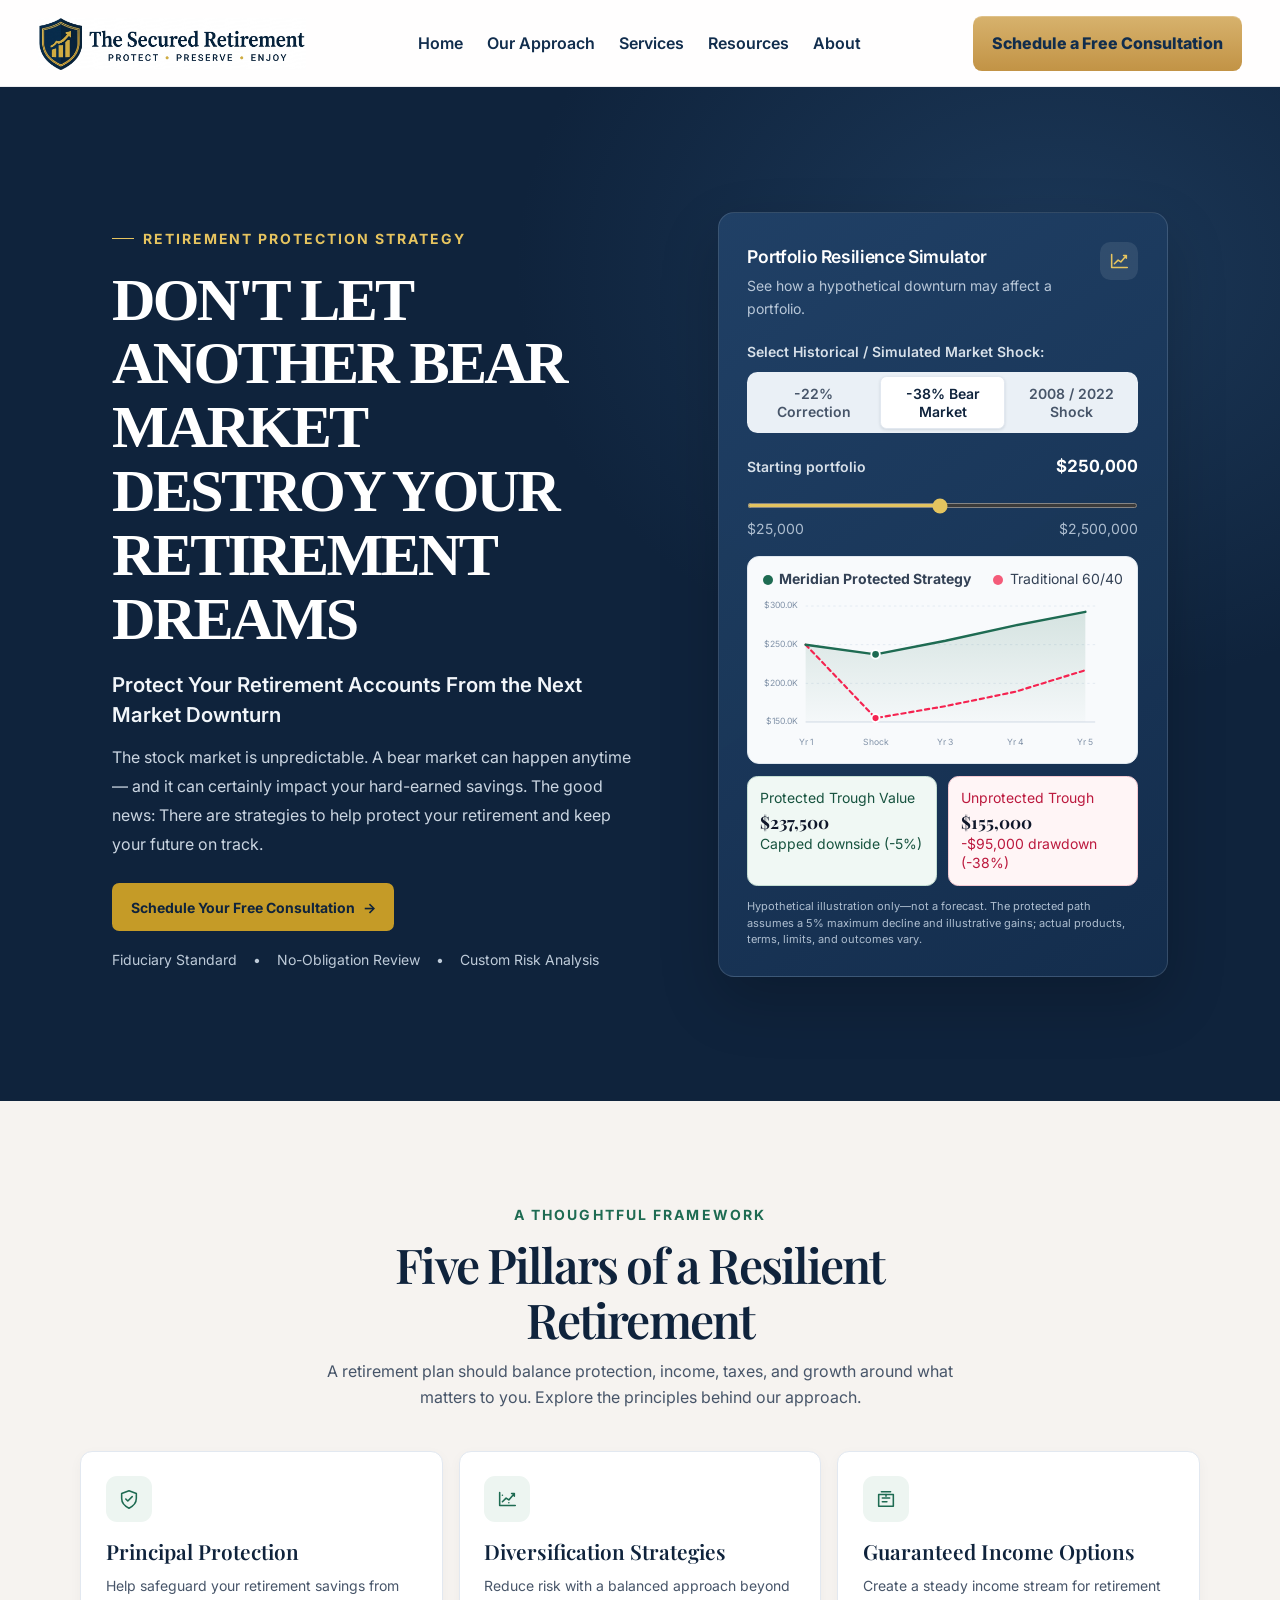
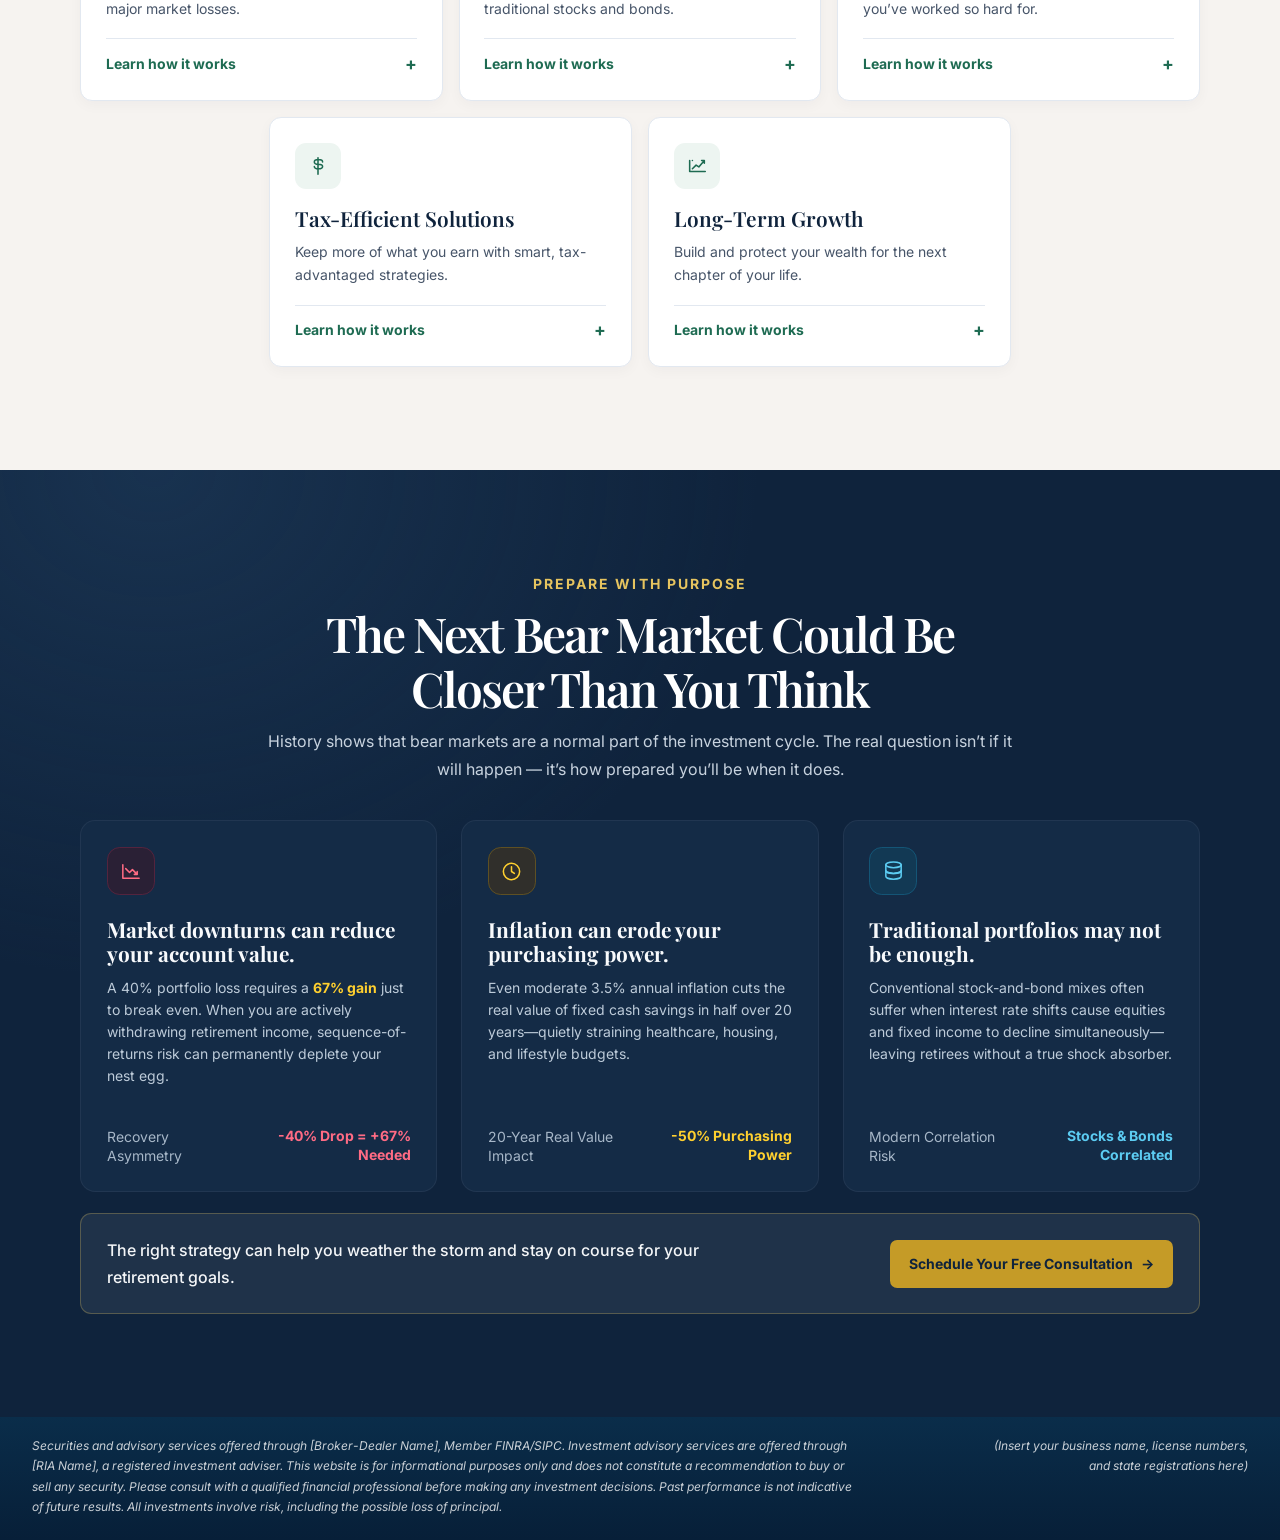
==== our-approach.html @ 11f115ee "our approach" ====
<!DOCTYPE html>
<html lang="en">
  <head>
    <meta charset="UTF-8" />
    <meta name="viewport" content="width=device-width, initial-scale=1.0" />
    <meta
      name="description"
      content="Explore a thoughtful retirement protection approach, from principal protection and income planning to tax efficiency and long-term growth."
    />
    <meta name="theme-color" content="#0F233C" />
    <title>Our Approach | Meridian Retirement Partners</title>
    <link rel="preconnect" href="https://fonts.googleapis.com" />
    <link rel="preconnect" href="https://fonts.gstatic.com" crossorigin />
    <link
      href="https://fonts.googleapis.com/css2?family=Inter:wght@400;500;600;700&family=Playfair+Display:wght@600;700&display=swap"
      rel="stylesheet"
    />
    <link rel="stylesheet" href="styles.css" />
    <style>
      :root {
        color-scheme: light;
        --navy: #0f233c;
        --slate-navy: #1b365d;
        --canvas: #f8fafc;
        --white: #ffffff;
        --green: #1e6b52;
        --gold: #c59b27;
        --gold-hover: #b0881e;
        --ink: #0f172a;
        --body: #475569;
        --muted: #94a3b8;
        --border: #e2e8f0;
        --serif: "Playfair Display", Georgia, serif;
        --sans: "Inter", Arial, sans-serif;
        --shadow: 0 18px 44px rgba(15, 35, 60, 0.1);
      }

      *,
      *::before,
      *::after {
        box-sizing: border-box;
      }

      html {
        scroll-behavior: smooth;
        scroll-padding-top: 6rem;
      }

      body {
        margin: 0;
        background: var(--bg);
        color: var(--ink);
        font-family: var(--sans);
        font-size: 18px;
        line-height: 1.65;
        -webkit-font-smoothing: antialiased;
      }

      body:has(dialog[open]) {
        overflow: hidden;
      }

      .topbar {
        --navy: #112d4d;
        --gold: #c99749;
      }

      a {
        color: inherit;
        text-decoration: none;
      }

      button,
      input,
      select {
        font: inherit;
      }

      button,
      a,
      summary {
        -webkit-tap-highlight-color: transparent;
      }

      button:focus-visible,
      a:focus-visible,
      input:focus-visible,
      select:focus-visible,
      summary:focus-visible {
        outline: 3px solid #e8c65c;
        outline-offset: 3px;
      }

      .skip-link {
        position: fixed;
        z-index: 20;
        top: 0.75rem;
        left: 0.75rem;
        padding: 0.65rem 1rem;
        transform: translateY(-160%);
        border-radius: 0.4rem;
        background: var(--white);
        color: var(--navy);
      }

      .skip-link:focus {
        transform: translateY(0);
      }

      .site-header {
        position: sticky;
        z-index: 10;
        top: 0;
        display: flex;
        min-height: 78px;
        align-items: center;
        justify-content: space-between;
        gap: 1.5rem;
        padding: 0.75rem clamp(1.25rem, 5vw, 4.5rem);
        border-bottom: 1px solid rgba(226, 232, 240, 0.85);
        background: rgba(255, 255, 255, 0.9);
        backdrop-filter: blur(16px);
        -webkit-backdrop-filter: blur(16px);
      }

      .brand-mark {
        display: grid;
        width: 40px;
        height: 40px;
        flex: 0 0 auto;
        place-items: center;
        border-radius: 12px;
        background: var(--navy);
        color: #e6bd4b;
      }

      .brand-mark svg {
        width: 25px;
        height: 25px;
        fill: none;
        stroke: currentColor;
        stroke-linecap: round;
        stroke-linejoin: round;
        stroke-width: 1.7;
      }

      .header-cta,
      .button {
        display: inline-flex;
        min-height: 48px;
        align-items: center;
        justify-content: center;
        gap: 0.5rem;
        padding: 0.75rem 1.1rem;
        border: 1px solid transparent;
        border-radius: 0.45rem;
        background: var(--gold);
        color: var(--navy);
        cursor: pointer;
        font-size: 0.875rem;
        font-weight: 700;
        line-height: 1.25;
        text-align: center;
        transition: background 160ms ease, transform 160ms ease, box-shadow 160ms ease;
      }

      .header-cta {
        min-height: 44px;
        padding: 0.65rem 0.9rem;
        font-size: 0.875rem;
      }

      .header-cta:hover,
      .button:hover {
        transform: translateY(-1px);
        background: var(--gold-hover);
        box-shadow: 0 8px 18px rgba(15, 35, 60, 0.16);
      }

      .hero {
        overflow: hidden;
        background:
          radial-gradient(ellipse at 82% 18%, rgba(40, 76, 115, 0.52), transparent 36%),
          var(--navy);
        color: var(--white);
      }

      .hero-inner {
        display: grid;
        width: min(1200px, 100%);
        min-height: 630px;
        grid-template-columns: minmax(0, 1.08fr) minmax(360px, 0.92fr);
        align-items: center;
        gap: clamp(2.5rem, 6vw, 5.5rem);
        margin: 0 auto;
        padding: clamp(3.5rem, 7vw, 6rem) clamp(1.5rem, 5vw, 4rem);
      }

      .hero-copy {
        max-width: 610px;
      }

      .eyebrow {
        display: inline-flex;
        align-items: center;
        gap: 0.55rem;
        margin: 0 0 1.2rem;
        color: #e6c45f;
        font-size: 0.875rem;
        font-weight: 700;
        letter-spacing: 0.14em;
        line-height: 1.4;
      }

      .eyebrow::before {
        width: 22px;
        height: 1px;
        background: currentColor;
        content: "";
      }

      h1,
      h2,
      h3,
      p {
        margin-top: 0;
      }

      h1,
      h2 {
        font-family: var(--serif);
        font-weight: 600;
      }

      .hero h1 {
        max-width: 670px;
        margin-bottom: 1.25rem;
        font-size: clamp(2.45rem, 4.7vw, 4.3rem);
        letter-spacing: -0.045em;
        line-height: 1.06;
      }

      .hero-subtitle {
        margin-bottom: 0.85rem;
        color: #f2f6fa;
        font-size: clamp(1.05rem, 1.7vw, 1.28rem);
        font-weight: 600;
        line-height: 1.45;
      }

      .hero-description {
        max-width: 570px;
        margin-bottom: 1.55rem;
        color: #cad5e1;
        font-size: 1rem;
        line-height: 1.8;
      }

      .trust-strip {
        display: flex;
        flex-wrap: wrap;
        gap: 0.5rem 1rem;
        margin: 1.1rem 0 0;
        color: #becbd9;
        font-size: 0.875rem;
        line-height: 1.6;
      }

      .simulator {
        padding: clamp(1.25rem, 3vw, 1.8rem);
        border: 1px solid rgba(255, 255, 255, 0.13);
        border-radius: 1rem;
        background: linear-gradient(145deg, rgba(33, 65, 103, 0.97), rgba(20, 46, 77, 0.98));
        box-shadow: 0 24px 60px rgba(0, 0, 0, 0.2);
      }

      .simulator-heading {
        display: flex;
        align-items: flex-start;
        justify-content: space-between;
        gap: 1rem;
        margin-bottom: 1.25rem;
      }

      .simulator-heading h2 {
        margin: 0;
        font-family: var(--sans);
        font-size: 1.1rem;
        font-weight: 600;
        letter-spacing: -0.02em;
      }

      .simulator-heading p {
        margin: 0.2rem 0 0;
        color: #b8c7d8;
        font-size: 0.875rem;
      }

      .simulator-icon {
        display: grid;
        width: 38px;
        height: 38px;
        flex: 0 0 auto;
        place-items: center;
        border-radius: 0.65rem;
        background: rgba(255, 255, 255, 0.09);
        color: #e6c45f;
      }

      .simulator-icon svg,
      .scenario-icon svg,
      .pillar-icon svg {
        width: 22px;
        height: 22px;
        fill: none;
        stroke: currentColor;
        stroke-linecap: round;
        stroke-linejoin: round;
        stroke-width: 1.7;
      }

      .scenario-label,
      .slider-label {
        display: block;
        margin-bottom: 0.55rem;
        color: #d7e0e9;
        font-size: 0.875rem;
        font-weight: 600;
      }

      .scenario-list {
        display: grid;
        grid-template-columns: repeat(3, 1fr);
        gap: 0.25rem;
        margin-bottom: 1.25rem;
        padding: 0.25rem;
        border-radius: 0.65rem;
        background: #eaf0f6;
      }

      .scenario-button {
        min-height: 42px;
        padding: 0.5rem 0.35rem;
        border: 1px solid transparent;
        border-radius: 0.4rem;
        background: transparent;
        color: #475569;
        cursor: pointer;
        font-size: 0.875rem;
        font-weight: 600;
        line-height: 1.25;
        transition: border-color 160ms ease, background 160ms ease, color 160ms ease;
      }

      .scenario-button:hover,
      .scenario-button[aria-pressed="true"] {
        border-color: #e2e8f0;
        background: #fff;
        color: var(--navy);
      }

      .scenario-button[aria-pressed="true"] {
        box-shadow: 0 1px 3px rgba(15, 35, 60, 0.12);
      }

      .slider-row {
        display: flex;
        align-items: baseline;
        justify-content: space-between;
        gap: 1rem;
      }

      .portfolio-value {
        color: #fff;
        font-size: 1.05rem;
        font-weight: 700;
        font-variant-numeric: tabular-nums;
      }

      input[type="range"] {
        width: 100%;
        height: 5px;
        margin: 0.3rem 0 0.45rem;
        accent-color: #e4c45f;
        cursor: pointer;
      }

      .range-ends {
        display: flex;
        justify-content: space-between;
        color: #aebed0;
        font-size: 0.875rem;
      }

      .chart-panel {
        margin-top: 1rem;
        padding: 0.85rem 0.65rem 0.55rem;
        border: 1px solid #dfe7ef;
        border-radius: 0.75rem;
        background: #f8fafc;
        color: var(--ink);
      }

      .chart-legend {
        display: flex;
        align-items: center;
        justify-content: space-between;
        gap: 0.75rem;
        padding: 0 0.25rem;
      }

      .legend-item {
        display: inline-flex;
        align-items: center;
        gap: 0.4rem;
        color: #334155;
        font-size: 0.875rem;
        line-height: 1.3;
        white-space: nowrap;
      }

      .legend-item:first-child {
        font-weight: 700;
      }

      .legend-swatch {
        width: 10px;
        height: 10px;
        flex: 0 0 auto;
        border-radius: 50%;
        background: #1e6b52;
      }

      .legend-swatch.traditional {
        background: #f45b79;
      }

      .performance-chart {
        display: block;
        width: 100%;
        height: auto;
        overflow: visible;
        margin-top: 0.4rem;
      }

      .chart-gridline {
        stroke: #d7e1eb;
        stroke-dasharray: 4 5;
        stroke-width: 1;
      }

      .chart-gridline.baseline {
        stroke: #b7c5d4;
        stroke-dasharray: none;
      }

      .chart-axis-label,
      .chart-year-label {
        fill: #8192a8;
        font-family: var(--sans);
        font-size: 14px;
      }

      .chart-year-label {
        font-size: 14px;
      }

      .protected-area {
        fill: url(#protected-gradient);
      }

      .protected-line {
        fill: none;
        stroke: #1e6b52;
        stroke-linecap: round;
        stroke-linejoin: round;
        stroke-width: 4;
      }

      .traditional-line {
        fill: none;
        stroke: #f52350;
        stroke-dasharray: 7 6;
        stroke-linecap: round;
        stroke-linejoin: round;
        stroke-width: 3.5;
      }

      .protected-point {
        fill: #1e6b52;
        stroke: #fff;
        stroke-width: 3;
      }

      .traditional-point {
        fill: #f52350;
        stroke: #fff;
        stroke-width: 3;
      }

      .trough-summary {
        display: grid;
        grid-template-columns: repeat(2, minmax(0, 1fr));
        gap: 0.7rem;
        margin-top: 0.75rem;
      }

      .trough-card {
        min-width: 0;
        padding: 0.75rem;
        border: 1px solid #c5ded3;
        border-radius: 0.65rem;
        background: #f0f8f4;
      }

      .trough-card.traditional {
        border-color: #f4c9d1;
        background: #fff5f6;
      }

      .trough-label {
        display: block;
        margin-bottom: 0.2rem;
        color: #17533f;
        font-size: 0.875rem;
        line-height: 1.35;
      }

      .trough-card.traditional .trough-label,
      .trough-card.traditional .trough-detail {
        color: #bc193e;
      }

      .trough-value {
        display: block;
        color: var(--ink);
        font-family: var(--serif);
        font-size: 1.08rem;
        font-weight: 700;
        line-height: 1.3;
        font-variant-numeric: tabular-nums;
      }

      .trough-detail {
        display: block;
        color: #17533f;
        font-size: 0.875rem;
        line-height: 1.4;
      }

      .simulator-note {
        margin: 0.75rem 0 0;
        color: #aebed0;
        font-size: 11px;
        line-height: 1.5;
      }

      .section {
        padding: clamp(4rem, 8vw, 6.8rem) clamp(1.5rem, 5vw, 4rem);
      }

      .section-inner {
        width: min(1120px, 100%);
        margin: 0 auto;
      }

      .section-heading {
        max-width: 680px;
        margin: 0 auto 2.5rem;
        text-align: center;
      }

      .section-kicker {
        margin-bottom: 0.7rem;
        color: var(--green);
        font-size: 0.875rem;
        font-weight: 700;
        letter-spacing: 0.15em;
      }

      .section-heading h2,
      .market-heading h2 {
        margin-bottom: 0.7rem;
        color: var(--navy);
        font-size: clamp(2rem, 4vw, 3rem);
        letter-spacing: -0.04em;
        line-height: 1.14;
      }

      .section-heading > p:last-child {
        margin-bottom: 0;
        color: var(--body);
        font-size: 1rem;
      }

      .pillar-grid {
        display: grid;
        grid-template-columns: repeat(6, minmax(0, 1fr));
        gap: 1rem;
      }

      .pillar-card {
        grid-column: span 2;
        padding: 1.55rem;
        border: 1px solid var(--border);
        border-radius: 0.75rem;
        background: var(--white);
        box-shadow: 0 4px 14px rgba(15, 35, 60, 0.035);
        transition: transform 180ms ease, box-shadow 180ms ease, border-color 180ms ease;
      }

      .pillar-card:nth-child(4) {
        grid-column: 2 / span 2;
      }

      .pillar-card:hover {
        transform: translateY(-4px);
        border-color: #cad6e3;
        box-shadow: var(--shadow);
      }

      .pillar-icon {
        display: grid;
        width: 46px;
        height: 46px;
        margin-bottom: 1rem;
        place-items: center;
        border-radius: 0.7rem;
        background: #edf5f1;
        color: var(--green);
      }

      .pillar-card h3 {
        margin-bottom: 0.55rem;
        color: var(--navy);
        font-family: var(--serif);
        font-size: 1.3rem;
        font-weight: 600;
        line-height: 1.28;
      }

      .pillar-card > p {
        min-height: 3.4em;
        margin-bottom: 1.05rem;
        color: var(--body);
        font-size: 0.875rem;
        line-height: 1.65;
      }

      .pillar-card details {
        padding-top: 0.8rem;
        border-top: 1px solid var(--border);
      }

      .pillar-card summary {
        display: flex;
        align-items: center;
        justify-content: space-between;
        gap: 0.75rem;
        color: var(--green);
        cursor: pointer;
        font-size: 0.875rem;
        font-weight: 700;
        list-style: none;
      }

      .pillar-card summary::-webkit-details-marker {
        display: none;
      }

      .pillar-card summary::after {
        color: var(--green);
        content: "+";
        font-size: 1.1rem;
        line-height: 1;
        transition: transform 160ms ease;
      }

      .pillar-card details[open] summary::after {
        transform: rotate(45deg);
      }

      .pillar-card details p {
        margin: 0.7rem 0 0;
        color: var(--body);
        font-size: 0.875rem;
        line-height: 1.65;
      }

      .market-section {
        display: block;
        background:
          radial-gradient(ellipse at 12% 0%, rgba(38, 72, 108, 0.4), transparent 38%),
          var(--navy);
        color: var(--white);
      }

      .market-heading {
        max-width: 760px;
        margin: 0 auto 2.35rem;
        text-align: center;
      }

      .market-heading .section-kicker {
        color: #e6c45f;
      }

      .market-heading h2 {
        color: var(--white);
      }

      .market-heading > p:last-child {
        margin: 0;
        color: #c8d3df;
        font-size: 1rem;
        line-height: 1.75;
      }

      .reality-grid {
        display: grid;
        grid-template-columns: repeat(3, 1fr);
        gap: 1.5rem;
      }

      .reality-card {
        --reality-accent: #ff6b84;
        --reality-icon-bg: #2a2035;
        --reality-icon-border: #54243e;
        display: flex;
        min-height: 350px;
        flex-direction: column;
        padding: 1.6rem;
        border: 1px solid rgba(226, 232, 240, 0.06);
        border-radius: 0.95rem;
        background: #142b46;
      }

      .reality-inflation {
        --reality-accent: #ffd02f;
        --reality-icon-bg: #302f2b;
        --reality-icon-border: #5e5023;
      }

      .reality-correlation {
        --reality-accent: #5cccf2;
        --reality-icon-bg: #123954;
        --reality-icon-border: #145576;
      }

      .reality-icon {
        display: grid;
        width: 48px;
        height: 48px;
        flex: 0 0 auto;
        margin-bottom: 1.35rem;
        place-items: center;
        border: 1px solid var(--reality-icon-border);
        border-radius: 0.8rem;
        background: var(--reality-icon-bg);
        color: var(--reality-accent);
      }

      .reality-icon svg {
        width: 23px;
        height: 23px;
        fill: none;
        stroke: currentColor;
        stroke-linecap: round;
        stroke-linejoin: round;
        stroke-width: 1.6;
      }

      .reality-card h3 {
        margin-bottom: 0.75rem;
        color: #f8fafc;
        font-family: var(--serif);
        font-size: 1.3rem;
        font-weight: 700;
        line-height: 1.16;
      }

      .reality-card p {
        flex: 1;
        margin: 0;
        color: #bdcbd9;
        font-size: 0.875rem;
        line-height: 1.58;
      }

      .reality-downturn p strong {
        color: #ffd02f;
      }

      .reality-stat {
        display: flex;
        align-items: flex-start;
        justify-content: space-between;
        gap: 0.65rem;
        margin-top: 1.45rem;
        padding-top: 1rem;
      }

      .reality-stat span {
        color: #a7b7c8;
        font-size: 0.875rem;
        line-height: 1.4;
      }

      .reality-stat strong {
        color: var(--reality-accent);
        font-size: 0.875rem;
        font-weight: 700;
        line-height: 1.35;
        text-align: right;
      }

      .closing-callout {
        display: flex;
        align-items: center;
        justify-content: space-between;
        gap: 2rem;
        margin-top: 1.3rem;
        padding: 1.45rem 1.65rem;
        border: 1px solid rgba(230, 196, 95, 0.28);
        border-radius: 0.7rem;
        background: rgba(255, 255, 255, 0.07);
      }

      .closing-callout p {
        max-width: 640px;
        margin: 0;
        color: #f4f6f8;
        font-size: 1rem;
        font-weight: 500;
      }

      dialog {
        width: min(480px, calc(100% - 2rem));
        max-width: none;
        max-height: min(90vh, 760px);
        padding: 0;
        overflow: auto;
        border: 1px solid var(--border);
        border-radius: 0.9rem;
        background: var(--white);
        color: var(--ink);
        box-shadow: 0 25px 90px rgba(2, 12, 27, 0.35);
      }

      dialog::backdrop {
        background: rgba(6, 20, 36, 0.72);
        backdrop-filter: blur(4px);
      }

      .modal-content {
        padding: 1.8rem;
      }

      .modal-topline {
        display: flex;
        align-items: flex-start;
        justify-content: space-between;
        gap: 1rem;
        margin-bottom: 1.35rem;
      }

      .modal-topline .section-kicker {
        margin-bottom: 0.35rem;
      }

      .modal-topline h2 {
        margin: 0;
        color: var(--navy);
        font-family: var(--serif);
        font-size: 1.7rem;
        line-height: 1.2;
      }

      .modal-close {
        display: grid;
        width: 38px;
        height: 38px;
        flex: 0 0 auto;
        place-items: center;
        border: 1px solid var(--border);
        border-radius: 50%;
        background: var(--white);
        color: var(--body);
        cursor: pointer;
        font-size: 1.25rem;
        line-height: 1;
      }

      .modal-intro {
        margin-bottom: 1.15rem;
        color: var(--body);
        font-size: 0.875rem;
      }

      .form-fields {
        display: grid;
        gap: 0.85rem;
      }

      .form-fields label {
        display: grid;
        gap: 0.32rem;
        color: #26374b;
        font-size: 0.875rem;
        font-weight: 600;
      }

      .form-fields input,
      .form-fields select {
        width: 100%;
        min-height: 44px;
        padding: 0.65rem 0.75rem;
        border: 1px solid #cbd5e1;
        border-radius: 0.4rem;
        background: #fff;
        color: var(--ink);
        font-size: 0.875rem;
      }

      .form-note {
        margin: 0.85rem 0 0;
        color: var(--muted);
        font-size: 0.875rem;
        line-height: 1.5;
      }

      .form-submit {
        width: 100%;
        margin-top: 1.1rem;
      }

      .confirmation {
        padding: 1rem 0 0.5rem;
        text-align: center;
      }

      .confirmation-mark {
        display: grid;
        width: 56px;
        height: 56px;
        margin: 0 auto 1rem;
        place-items: center;
        border-radius: 50%;
        background: #e8f5ee;
        color: var(--green);
        font-size: 1.6rem;
        font-weight: 700;
      }

      .confirmation h3 {
        margin-bottom: 0.5rem;
        color: var(--navy);
        font-family: var(--serif);
        font-size: 1.5rem;
      }

      .confirmation p {
        margin-bottom: 1.2rem;
        color: var(--body);
        font-size: 0.875rem;
      }

      [hidden] {
        display: none !important;
      }

      @media (max-width: 1020px) {
        .site-header {
          gap: 1rem;
          padding-right: 1.5rem;
          padding-left: 1.5rem;
        }

        .hero-inner {
          grid-template-columns: minmax(0, 1fr) minmax(340px, 0.95fr);
          gap: 2.25rem;
        }
      }

      @media (max-width: 800px) {
        .site-header {
          min-height: 70px;
          flex-wrap: wrap;
          justify-content: space-between;
          padding: 0.7rem 1.25rem;
        }

        .header-cta {
          order: 1;
          margin-left: auto;
        }

        .hero-inner {
          min-height: 0;
          grid-template-columns: 1fr;
          gap: 2.5rem;
          padding-top: 4rem;
          padding-bottom: 4rem;
        }

        .hero-copy {
          max-width: 680px;
        }

        .simulator {
          width: min(600px, 100%);
          justify-self: center;
        }

        .pillar-grid {
          grid-template-columns: repeat(2, minmax(0, 1fr));
        }

        .pillar-card,
        .pillar-card:nth-child(4) {
          grid-column: auto;
        }

        .pillar-card:last-child {
          grid-column: 1 / -1;
        }

        .reality-grid {
          grid-template-columns: 1fr;
        }

        .reality-card {
          min-height: 0;
        }

        .footer-inner {
          flex-direction: column;
          gap: 1rem;
        }
      }

      @media (max-width: 540px) {
        .site-header {
          gap: 0.55rem;
          padding-right: 0.9rem;
          padding-left: 0.9rem;
        }

        .brand-mark {
          width: 35px;
          height: 35px;
          border-radius: 10px;
        }

        .header-cta {
          min-height: 40px;
          max-width: 136px;
          padding: 0.48rem 0.55rem;
          font-size: 0.875rem;
        }

        .hero-inner {
          padding: 3rem 1.2rem;
        }

        .hero h1 {
          font-size: clamp(2.25rem, 11vw, 3rem);
        }

        .hero-description {
          font-size: 1rem;
        }

        .trust-strip {
          gap: 0.35rem 0.7rem;
          font-size: 0.875rem;
        }

        .simulator {
          padding: 1.15rem;
        }

        .scenario-button {
          min-height: 46px;
          font-size: 0.875rem;
        }

        .trough-summary {
          grid-template-columns: 1fr;
        }

        .section {
          padding: 3.6rem 1.15rem;
        }

        .pillar-grid {
          grid-template-columns: 1fr;
        }

        .pillar-card:last-child {
          grid-column: auto;
        }

        .pillar-card > p {
          min-height: 0;
        }

        .closing-callout {
          align-items: stretch;
          flex-direction: column;
          gap: 1rem;
          padding: 1.2rem;
        }

        .closing-callout .button {
          width: 100%;
        }

        .footer-inner {
          gap: 0.8rem;
        }

        .copyright {
          white-space: normal;
        }

        .modal-content {
          padding: 1.4rem;
        }
      }

      @media (prefers-reduced-motion: reduce) {
        *,
        *::before,
        *::after {
          scroll-behavior: auto !important;
          transition-duration: 0.01ms !important;
        }
      }
    </style>
  </head>
  <body>
  <div class="page-shell">
    <a class="skip-link" href="#main-content">Skip to main content</a>
    <header class="topbar">
      <a class="brand" href="index.html" aria-label="The Secured Retirement home">
        <img
          src="assets/The_Secured_Retirement.png"
          alt="The Secured Retirement"
          class="brand-logo"
        />
      </a>

      <button
        class="menu-toggle"
        type="button"
        aria-expanded="false"
        aria-controls="main-nav"
        aria-label="Open navigation menu"
      >
        <span aria-hidden="true"></span>
        <span aria-hidden="true"></span>
        <span aria-hidden="true"></span>
      </button>

      <nav class="main-nav" id="main-nav" aria-label="Main navigation">
        <a href="index.html#home">Home</a>
        <a href="our-approach.html" aria-current="page">Our Approach</a>
        <a href="index.html#services">Services</a>
        <a href="about.html">Resources</a>
        <a href="about.html">About</a>
      </nav>

      <a class="btn btn-primary btn-small" href="#consultation-dialog" data-open-consultation>
        Schedule a Free Consultation
      </a>
    </header>

    <main id="main-content">
      <section class="hero" id="home" aria-labelledby="hero-title">
        <div class="hero-inner">
          <div class="hero-copy">
            <p class="eyebrow">RETIREMENT PROTECTION STRATEGY</p>
            <h1 id="hero-title">DON'T LET ANOTHER BEAR MARKET DESTROY YOUR RETIREMENT DREAMS</h1>
            <p class="hero-subtitle">Protect Your Retirement Accounts From the Next Market Downturn</p>
            <p class="hero-description">
              The stock market is unpredictable. A bear market can happen anytime — and it can
              certainly impact your hard-earned savings. The good news: There are strategies to help
              protect your retirement and keep your future on track.
            </p>
            <button class="button" type="button" data-open-consultation>
              Schedule Your Free Consultation
              <span aria-hidden="true">→</span>
            </button>
            <p class="trust-strip">
              <span>Fiduciary Standard</span>
              <span aria-hidden="true">•</span>
              <span>No-Obligation Review</span>
              <span aria-hidden="true">•</span>
              <span>Custom Risk Analysis</span>
            </p>
          </div>

          <section class="simulator" aria-labelledby="simulator-title">
            <div class="simulator-heading">
              <div>
                <h2 id="simulator-title">Portfolio Resilience Simulator</h2>
                <p>See how a hypothetical downturn may affect a portfolio.</p>
              </div>
              <span class="simulator-icon" aria-hidden="true">
                <svg viewBox="0 0 24 24">
                  <path d="M4 19V5m0 14h17M7 15l4-4 3 2 6-7M17 6h3v3" />
                </svg>
              </span>
            </div>

            <span class="scenario-label" id="scenario-label">Select Historical / Simulated Market Shock:</span>
            <div class="scenario-list" role="group" aria-labelledby="scenario-label">
              <button class="scenario-button" type="button" data-loss="22" aria-pressed="false">
                -22% Correction
              </button>
              <button class="scenario-button" type="button" data-loss="38" aria-pressed="true">
                -38% Bear Market
              </button>
              <button class="scenario-button" type="button" data-loss="50" aria-pressed="false">
                2008 / 2022 Shock
              </button>
            </div>

            <div class="slider-row">
              <label class="slider-label" for="portfolio-slider">Starting portfolio</label>
              <output class="portfolio-value" id="portfolio-value" for="portfolio-slider">$250,000</output>
            </div>
            <input
              id="portfolio-slider"
              type="range"
              min="0"
              max="59"
              step="1"
              value="29"
              aria-label="Starting portfolio amount"
              aria-valuetext="$250,000"
            />
            <div class="range-ends" aria-hidden="true">
              <span>$25,000</span>
              <span>$2,500,000</span>
            </div>

            <div class="chart-panel">
              <div class="chart-legend" aria-hidden="true">
                <span class="legend-item">
                  <span class="legend-swatch"></span>
                  Meridian Protected Strategy
                </span>
                <span class="legend-item">
                  <span class="legend-swatch traditional"></span>
                  Traditional 60/40
                </span>
              </div>
              <svg
                class="performance-chart"
                viewBox="0 0 600 260"
                role="img"
                aria-labelledby="chart-title chart-description"
              >
                <title id="chart-title">Five-year hypothetical portfolio comparison</title>
                <desc id="chart-description">
                  A simulated market shock compares a protected retirement strategy with a
                  traditional 60/40 portfolio.
                </desc>
                <defs>
                  <linearGradient id="protected-gradient" x1="0" x2="0" y1="0" y2="1">
                    <stop offset="0%" stop-color="#1e6b52" stop-opacity="0.16" />
                    <stop offset="100%" stop-color="#1e6b52" stop-opacity="0.015" />
                  </linearGradient>
                </defs>
                <g id="chart-grid"></g>
                <path id="protected-area" class="protected-area"></path>
                <path id="traditional-line" class="traditional-line"></path>
                <path id="protected-line" class="protected-line"></path>
                <circle id="traditional-trough-point" class="traditional-point" r="6.5"></circle>
                <circle id="protected-trough-point" class="protected-point" r="7"></circle>
                <g class="chart-year-label" text-anchor="middle">
                  <text x="76" y="245">Yr 1</text>
                  <text x="190" y="245">Shock</text>
                  <text x="304" y="245">Yr 3</text>
                  <text x="418" y="245">Yr 4</text>
                  <text x="532" y="245">Yr 5</text>
                </g>
              </svg>
            </div>

            <div class="trough-summary" aria-live="polite">
              <div class="trough-card">
                <span class="trough-label">Protected Trough Value</span>
                <strong class="trough-value" id="protected-value">$237,500</strong>
                <span class="trough-detail" id="protected-detail">Capped downside (-5%)</span>
              </div>
              <div class="trough-card traditional">
                <span class="trough-label">Unprotected Trough</span>
                <strong class="trough-value" id="traditional-value">$155,000</strong>
                <span class="trough-detail" id="traditional-detail">-$95,000 drawdown (-38%)</span>
              </div>
            </div>
            <p class="simulator-note">
              Hypothetical illustration only—not a forecast. The protected path assumes a 5%
              maximum decline and illustrative gains; actual products, terms, limits, and outcomes vary.
            </p>
          </section>
        </div>
      </section>

      <section class="section" id="pillars" aria-labelledby="pillars-title">
        <div class="section-inner">
          <div class="section-heading">
            <p class="section-kicker">A THOUGHTFUL FRAMEWORK</p>
            <h2 id="pillars-title">Five Pillars of a Resilient Retirement</h2>
            <p>
              A retirement plan should balance protection, income, taxes, and growth around what
              matters to you. Explore the principles behind our approach.
            </p>
          </div>

          <div class="pillar-grid">
            <article class="pillar-card">
              <span class="pillar-icon" aria-hidden="true">
                <svg viewBox="0 0 24 24">
                  <path d="M12 3 20 6v5.3c0 5.2-3.4 8.6-8 10.7-4.6-2.1-8-5.5-8-10.7V6l8-3Z" />
                  <path d="m8.5 12 2.2 2.2 4.8-4.8" />
                </svg>
              </span>
              <h3>Principal Protection</h3>
              <p>Help safeguard your retirement savings from major market losses.</p>
              <details>
                <summary>Learn how it works</summary>
                <p>
                  Downside floor strategies and fixed indexed buffers can limit exposure to
                  specified market losses, subject to their terms and limits. Capital preservation
                  approaches aim to help keep a portion of savings available for future needs.
                </p>
              </details>
            </article>

            <article class="pillar-card">
              <span class="pillar-icon" aria-hidden="true">
                <svg viewBox="0 0 24 24">
                  <path d="M4 19V5m0 14h17M7 15l4-4 3 2 6-7M17 6h3v3" />
                  <path d="M7 8h.01M14 16h.01" />
                </svg>
              </span>
              <h3>Diversification Strategies</h3>
              <p>Reduce risk with a balanced approach beyond traditional stocks and bonds.</p>
              <details>
                <summary>Learn how it works</summary>
                <p>
                  Multi-asset correlation management considers how holdings may respond differently
                  to changing conditions. Alternatives and tactical allocation can complement—not
                  replace—a suitable core plan beyond a traditional 60/40 split.
                </p>
              </details>
            </article>

            <article class="pillar-card">
              <span class="pillar-icon" aria-hidden="true">
                <svg viewBox="0 0 24 24">
                  <path d="M4 7h16v13H4zM7 4h10M8 11h8M8 15h5" />
                  <path d="M12 7v2" />
                </svg>
              </span>
              <h3>Guaranteed Income Options</h3>
              <p>Create a steady income stream for retirement you’ve worked so hard for.</p>
              <details>
                <summary>Learn how it works</summary>
                <p>
                  Lifetime income options may create an income floor to help cover essential living
                  expenses regardless of market volatility. Guarantees depend on the issuing
                  institution’s claims-paying ability and the contract terms.
                </p>
              </details>
            </article>

            <article class="pillar-card">
              <span class="pillar-icon" aria-hidden="true">
                <svg viewBox="0 0 24 24">
                  <path d="M12 3v18M17 7.5c0-1.4-1.8-2.5-4.5-2.5S8 6.1 8 7.5 9.8 10 12.5 10 17 11.1 17 12.5 15.2 15 12.5 15 8 13.9 8 12.5" />
                </svg>
              </span>
              <h3>Tax-Efficient Solutions</h3>
              <p>Keep more of what you earn with smart, tax-advantaged strategies.</p>
              <details>
                <summary>Learn how it works</summary>
                <p>
                  Roth conversion ladders, tax-bracket management, and required minimum
                  distribution (RMD) optimization can help coordinate taxable income over time.
                  Tax consequences are individual; consult a qualified tax professional.
                </p>
              </details>
            </article>

            <article class="pillar-card">
              <span class="pillar-icon" aria-hidden="true">
                <svg viewBox="0 0 24 24">
                  <path d="M4 18V6m0 12h17M7 15l4-4 3 2 6-7M17 6h3v3" />
                  <path d="M7 6h.01" />
                </svg>
              </span>
              <h3>Long-Term Growth</h3>
              <p>Build and protect your wealth for the next chapter of your life.</p>
              <details>
                <summary>Learn how it works</summary>
                <p>
                  Once principal and essential income needs are addressed, a plan can preserve
                  appropriate upside participation for long-term goals. The allocation and
                  potential tradeoffs depend on your time horizon and risk tolerance.
                </p>
              </details>
            </article>
          </div>
        </div>
      </section>

      <section class="section market-section" aria-labelledby="market-title">
        <div class="section-inner">
          <div class="market-heading">
            <p class="section-kicker">PREPARE WITH PURPOSE</p>
            <h2 id="market-title">The Next Bear Market Could Be Closer Than You Think</h2>
            <p>
              History shows that bear markets are a normal part of the investment cycle. The real
              question isn’t if it will happen — it’s how prepared you’ll be when it does.
            </p>
          </div>

          <div class="reality-grid">
            <article class="reality-card reality-downturn">
              <span class="reality-icon" aria-hidden="true">
                <svg viewBox="0 0 24 24">
                  <path d="M4 19V5m0 14h17M7 9l4 4 3-3 5 5M16 15h3v-3" />
                </svg>
              </span>
              <h3>Market downturns can reduce your account value.</h3>
              <p>
                A 40% portfolio loss requires a <strong>67% gain</strong> just to break even. When
                you are actively withdrawing retirement income, sequence-of-returns risk can
                permanently deplete your nest egg.
              </p>
              <div class="reality-stat">
                <span>Recovery Asymmetry</span>
                <strong>-40% Drop = +67% Needed</strong>
              </div>
            </article>

            <article class="reality-card reality-inflation">
              <span class="reality-icon" aria-hidden="true">
                <svg viewBox="0 0 24 24">
                  <circle cx="12" cy="12" r="8.5" />
                  <path d="M12 7v5l3 2" />
                </svg>
              </span>
              <h3>Inflation can erode your purchasing power.</h3>
              <p>
                Even moderate 3.5% annual inflation cuts the real value of fixed cash savings in
                half over 20 years—quietly straining healthcare, housing, and lifestyle budgets.
              </p>
              <div class="reality-stat">
                <span>20-Year Real Value Impact</span>
                <strong>-50% Purchasing Power</strong>
              </div>
            </article>

            <article class="reality-card reality-correlation">
              <span class="reality-icon" aria-hidden="true">
                <svg viewBox="0 0 24 24">
                  <ellipse cx="12" cy="5" rx="8" ry="3" />
                  <path d="M4 5v6c0 1.7 3.6 3 8 3s8-1.3 8-3V5M4 11v6c0 1.7 3.6 3 8 3s8-1.3 8-3v-6" />
                  <path d="M4 11c0 1.7 3.6 3 8 3s8-1.3 8-3" />
                </svg>
              </span>
              <h3>Traditional portfolios may not be enough.</h3>
              <p>
                Conventional stock-and-bond mixes often suffer when interest rate shifts cause
                equities and fixed income to decline simultaneously—leaving retirees without a
                true shock absorber.
              </p>
              <div class="reality-stat">
                <span>Modern Correlation Risk</span>
                <strong>Stocks &amp; Bonds Correlated</strong>
              </div>
            </article>
          </div>

          <div class="closing-callout">
            <p>
              The right strategy can help you weather the storm and stay on course for your
              retirement goals.
            </p>
            <button class="button" type="button" data-open-consultation>
              Schedule Your Free Consultation
              <span aria-hidden="true">→</span>
            </button>
          </div>
        </div>
      </section>
    </main>

    <footer class="site-footer">
      <div class="footer-bottom">
        <div>
          <p>
            Securities and advisory services offered through [Broker-Dealer Name], Member FINRA/SIPC. Investment advisory services are offered through [RIA Name], a registered investment adviser.
            This website is for informational purposes only and does not constitute a recommendation to buy or sell any security. Please consult with a qualified financial professional before making any investment decisions.
            Past performance is not indicative of future results. All investments involve risk, including the possible loss of principal.
          </p>
        </div>
        <p>(Insert your business name, license numbers,<br />and state registrations here)</p>
      </div>
    </footer>
  </div>

    <dialog id="consultation-dialog" aria-labelledby="consultation-title">
      <div class="modal-content">
        <div class="modal-topline">
          <div>
            <p class="section-kicker">A CONVERSATION, NOT A COMMITMENT</p>
            <h2 id="consultation-title">Schedule Your Free Consultation</h2>
          </div>
          <button class="modal-close" type="button" aria-label="Close dialog" data-close-dialog>×</button>
        </div>

        <form id="consultation-form">
          <p class="modal-intro">
            Share a few details and we’ll be in touch to find a time that works for you.
          </p>
          <div class="form-fields">
            <label>
              Full Name
              <input name="name" autocomplete="name" required />
            </label>
            <label>
              Email
              <input name="email" type="email" autocomplete="email" required />
            </label>
            <label>
              Phone
              <input name="phone" type="tel" autocomplete="tel" required />
            </label>
            <label>
              Estimated Retirement Timeline
              <select name="timeline" required>
                <option value="" selected disabled>Select your timeline</option>
                <option>&lt; 2 Years</option>
                <option>2–5 Years</option>
                <option>5–10 Years</option>
                <option>Already Retired</option>
              </select>
            </label>
          </div>
          <p class="form-note">
            Your information is only used to respond to your consultation request.
          </p>
          <button class="button form-submit" type="submit">Request My Consultation</button>
        </form>

        <div class="confirmation" id="consultation-confirmation" role="status" hidden>
          <span class="confirmation-mark" aria-hidden="true">✓</span>
          <h3>Thank you for reaching out.</h3>
          <p>
            This page doesn’t transmit your information or book an appointment. Please contact
            Meridian directly to complete your request. There’s no obligation.
          </p>
          <button class="button" type="button" data-close-dialog>Close</button>
        </div>
      </div>
    </dialog>

    <script>
      (function () {
        var dialog = document.getElementById("consultation-dialog");
        var form = document.getElementById("consultation-form");
        var confirmation = document.getElementById("consultation-confirmation");
        var slider = document.getElementById("portfolio-slider");
        var portfolioValues = [];
        for (var amount = 25000; amount <= 150000; amount += 5000) {
          portfolioValues.push(amount);
        }
        for (amount = 175000; amount <= 500000; amount += 25000) {
          portfolioValues.push(amount);
        }
        for (amount = 600000; amount <= 2500000; amount += 100000) {
          portfolioValues.push(amount);
        }
        var currentLoss = 38;
        var currency = new Intl.NumberFormat("en-US", {
          style: "currency",
          currency: "USD",
          maximumFractionDigits: 0
        });
        var compactCurrency = new Intl.NumberFormat("en-US", {
          style: "currency",
          currency: "USD",
          notation: "compact",
          maximumFractionDigits: 1
        });
        var chartX = [76, 190, 304, 418, 532];
        var chartTop = 18;
        var chartBottom = 207;
        var chartMaximum = 1.2;

        function updateSimulator() {
          var startingValue = portfolioValues[Number(slider.value)];
          var protectedPath = [1, 0.95, 1.02, 1.1, 1.17];
          var traditionalPath = [
            1,
            1 - currentLoss / 100,
            (1 - currentLoss / 100) * 1.1,
            (1 - currentLoss / 100) * 1.22,
            (1 - currentLoss / 100) * 1.4
          ];
          var protectedTrough = startingValue * protectedPath[1];
          var traditionalTrough = startingValue * traditionalPath[1];
          var traditionalDrop = startingValue - traditionalTrough;
          var chartMinimum = Math.max(
            0.2,
            Math.min(0.6, Math.floor((Math.min.apply(null, traditionalPath) - 0.001) * 5) / 5)
          );
          var chartHeight = chartBottom - chartTop;

          document.getElementById("portfolio-value").textContent = currency.format(startingValue);
          slider.setAttribute("aria-valuetext", currency.format(startingValue));
          document.getElementById("protected-value").textContent = currency.format(protectedTrough);
          document.getElementById("protected-detail").textContent = "Capped downside (-5%)";
          document.getElementById("traditional-value").textContent = currency.format(traditionalTrough);
          document.getElementById("traditional-detail").textContent =
            "-" + currency.format(traditionalDrop) + " drawdown (-" + currentLoss + "%)";

          function chartY(value) {
            return chartTop + ((chartMaximum - value) / (chartMaximum - chartMinimum)) * chartHeight;
          }

          function linePath(values) {
            return values.map(function (value, index) {
              return (index === 0 ? "M " : "L ") + chartX[index] + " " + chartY(value).toFixed(2);
            }).join(" ");
          }

          var protectedPathData = linePath(protectedPath);
          var traditionalPathData = linePath(traditionalPath);
          document.getElementById("protected-line").setAttribute("d", protectedPathData);
          document.getElementById("traditional-line").setAttribute("d", traditionalPathData);
          document.getElementById("protected-area").setAttribute(
            "d",
            protectedPathData + " L " + chartX[chartX.length - 1] + " " + chartBottom +
              " L " + chartX[0] + " " + chartBottom + " Z"
          );

          var gridMarkup = "";
          var tickCount = Math.round((chartMaximum - chartMinimum) / 0.2);
          for (var tickIndex = 0; tickIndex <= tickCount; tickIndex += 1) {
            var tickValue = chartMaximum - tickIndex * 0.2;
            var tickY = chartY(tickValue);
            var isBaseline = Math.abs(tickValue - chartMinimum) < 0.001;
            gridMarkup +=
              '<line class="chart-gridline' + (isBaseline ? " baseline" : "") +
              '" x1="76" y1="' + tickY.toFixed(2) + '" x2="548" y2="' + tickY.toFixed(2) + '"></line>' +
              '<text class="chart-axis-label" x="64" y="' + (tickY + 4).toFixed(2) +
              '" text-anchor="end">' + compactCurrency.format(startingValue * tickValue) + "</text>";
          }
          document.getElementById("chart-grid").innerHTML = gridMarkup;

          var protectedPoint = document.getElementById("protected-trough-point");
          protectedPoint.setAttribute("cx", chartX[1]);
          protectedPoint.setAttribute("cy", chartY(protectedPath[1]).toFixed(2));
          var traditionalPoint = document.getElementById("traditional-trough-point");
          traditionalPoint.setAttribute("cx", chartX[1]);
          traditionalPoint.setAttribute("cy", chartY(traditionalPath[1]).toFixed(2));

          document.getElementById("chart-description").textContent =
            "Hypothetical five-year comparison for a " + currency.format(startingValue) +
            " portfolio after a " + currentLoss + " percent market shock. The protected strategy " +
            "trough is " + currency.format(protectedTrough) + "; the traditional 60/40 trough is " +
            currency.format(traditionalTrough) + ".";
        }

        document.querySelectorAll(".scenario-button").forEach(function (button) {
          button.addEventListener("click", function () {
            currentLoss = Number(button.getAttribute("data-loss"));
            document.querySelectorAll(".scenario-button").forEach(function (scenario) {
              scenario.setAttribute("aria-pressed", scenario === button ? "true" : "false");
            });
            updateSimulator();
          });
        });

        slider.addEventListener("input", updateSimulator);

        document.querySelectorAll("[data-open-consultation]").forEach(function (button) {
          button.addEventListener("click", function (event) {
            event.preventDefault();
            form.hidden = false;
            confirmation.hidden = true;
            form.reset();
            dialog.showModal();
          });
        });

        document.querySelectorAll("[data-close-dialog]").forEach(function (button) {
          button.addEventListener("click", function () {
            dialog.close();
          });
        });

        form.addEventListener("submit", function (event) {
          event.preventDefault();
          if (!form.reportValidity()) return;
          form.hidden = true;
          confirmation.hidden = false;
          confirmation.querySelector("button").focus();
        });

        document.querySelector(".menu-toggle").addEventListener("click", function (buttonEvent) {
          var menuButton = buttonEvent.currentTarget;
          var nav = document.getElementById("main-nav");
          var isOpen = nav.classList.toggle("is-open");
          menuButton.setAttribute("aria-expanded", isOpen ? "true" : "false");
          menuButton.setAttribute("aria-label", isOpen ? "Close navigation menu" : "Open navigation menu");
        });

        document.querySelectorAll(".main-nav a").forEach(function (link) {
          link.addEventListener("click", function () {
            var nav = document.getElementById("main-nav");
            var menuButton = document.querySelector(".menu-toggle");
            nav.classList.remove("is-open");
            menuButton.setAttribute("aria-expanded", "false");
            menuButton.setAttribute("aria-label", "Open navigation menu");
          });
        });

        updateSimulator();
      })();
    </script>
  </body>
</html>
---- styles.css ----
:root {
  --bg: #e7e0d7;
  --panel: #f6f3f0;
  --navy: #112d4d;
  --navy-deep: #071d35;
  --navy-soft: #11385f;
  --gold: #c99749;
  --gold-soft: #e9c887;
  --text: #1a2a39;
  --muted: #455c6d;
  --white: #ffffff;
  --line: rgba(255, 255, 255, 0.12);
  --shadow: rgba(9, 17, 30, 0.18);
  --display-font: "Cormorant Garamond", Georgia, "Times New Roman", serif;
}

* {
  box-sizing: border-box;
}

html {
  scroll-behavior: smooth;
}

body {
  margin: 0;
  min-height: 100vh;
  background: var(--bg);
  font-family: "Inter", sans-serif;
  color: var(--text);
}

img {
  max-width: 100%;
  display: block;
}

a {
  color: inherit;
  text-decoration: none;
}

button,
input,
select {
  font: inherit;
}

.page-shell {
  max-width: 1440px;
  margin: 0 auto;
  background: var(--panel);
  box-shadow: 0 0 0 1px rgba(12, 35, 64, 0.09);
}

.topbar {
  display: flex;
  align-items: center;
  justify-content: space-between;
  gap: 1.25rem;
  padding: 1rem 2.35rem 0.95rem;
  background: rgba(255, 255, 255, 0.96);
  border-bottom: 1px solid rgba(12, 35, 64, 0.08);
}

.brand {
  display: inline-flex;
  align-items: center;
  min-width: 0;
}

.brand-logo {
  display: block;
  width: auto;
  height: auto;
  max-height: 52px;
  max-width: 100%;
}

.main-nav {
  display: flex;
  align-items: center;
  justify-content: center;
  gap: 1.5rem;
  flex-wrap: wrap;
}

.main-nav a {
  font-size: 1rem;
  color: var(--navy);
  font-weight: 600;
  letter-spacing: normal;
  position: relative;
}

.main-nav a:hover::after {
  content: "";
  position: absolute;
  left: 0;
  right: 0;
  bottom: -0.45rem;
  height: 2px;
  background: var(--gold);
}

.menu-toggle {
  display: none;
  align-items: center;
  justify-content: center;
  flex-direction: column;
  gap: 5px;
  width: 44px;
  height: 44px;
  padding: 0;
  border: 0;
  background: transparent;
  cursor: pointer;
}

.menu-toggle span {
  display: block;
  width: 22px;
  height: 2px;
  background: var(--navy);
  border-radius: 2px;
}

.btn {
  display: inline-flex;
  align-items: center;
  justify-content: center;
  gap: 0.6rem;
  border: none;
  border-radius: 0.56rem;
  cursor: pointer;
  transition: transform 0.2s ease, box-shadow 0.2s ease;
}

.btn:hover {
  transform: translateY(-1px);
  box-shadow: 0 12px 22px rgba(17, 56, 95, 0.18);
}

.btn-primary {
  background: linear-gradient(180deg, #d7b26d 0%, #c29345 100%);
  color: var(--navy);
  font-weight: 800;
}

.btn-small {
  padding: 0.9rem 1.2rem;
  font-size: 1rem;
  min-width: 220px;
  box-shadow: inset 0 1px 0 rgba(255, 255, 255, 0.2);
}

.btn-cta {
  padding: 1.05rem 1.4rem;
  font-size: 1rem;
  min-height: 58px;
  width: auto;
  box-shadow: inset 0 1px 0 rgba(255, 255, 255, 0.2);
}

.btn-form {
  width: 100%;
  padding: 0.95rem 1.1rem;
  margin-top: 0.15rem;
}

.btn-arrow {
  padding: 0.85rem 1.35rem;
  min-width: 126px;
}

.btn-icon {
  width: 1.2rem;
  height: 1.2rem;
  display: inline-flex;
  align-items: center;
  justify-content: center;
}

.btn-icon svg {
  width: 1.2rem;
  height: 1.2rem;
  stroke: var(--navy);
  stroke-width: 1.8;
  fill: none;
  stroke-linecap: round;
  stroke-linejoin: round;
}

.hero {
  position: relative;
  min-height: 540px;
  display: flex;
  align-items: center;
  padding: 2.2rem 3rem 2.1rem;
  background: url("assets/MoreSecurityToday.jpg") 55% center / cover no-repeat;
}

.hero-photo-overlay {
  position: absolute;
  inset: 0;
  background: linear-gradient(90deg, #03203d 0%, #03203d 34%, transparent 100%);
  pointer-events: none;
}

.hero-content {
  position: relative;
  max-width: 430px;
  color: var(--white);
  z-index: 1;
}

.eyebrow {
  margin: 0 0 0.8rem;
  font-size: 16px;
  line-height: 1.2;
  max-width: 520px;
  letter-spacing: 0.02em;
  font-weight: 800;
  color: #f2d7a4;
}

.hero h1 {
  margin: 0;
  font-family: var(--display-font);
  font-size: clamp(3rem, 3vw, 49px);
  line-height: 0.82;
  letter-spacing: normal;
  font-weight: 700;
  max-width: 620px;
}

.lead {
  max-width: 520px;
  margin: 1.15rem 0 1.5rem;
  font-size: 1.04rem;
  line-height: 1.6;
  color: rgba(255, 255, 255, 0.82);
}

.feature-strip {
  display: grid;
  grid-template-columns: repeat(5, minmax(0, 1fr));
  gap: 1.2rem;
  background: rgba(255, 255, 255, 0.6);
  padding: 1.4rem 2.1rem 0.8rem;
  border-top: 1px solid rgba(9, 19, 35, 0.04);
}

.feature-card {
  background: rgba(255, 255, 255, 0.28);
  border: 1px solid rgba(12, 35, 64, 0.07);
  border-radius: 0.9rem;
  padding: 1.1rem 1rem 1.15rem;
  text-align: center;
}

.feature-icon {
  width: 3.5rem;
  height: 3.5rem;
  background: rgba(12, 35, 64, 0.06);
  border-radius: 50%;
  display: grid;
  place-items: center;
  margin: 0 auto 0.8rem;
}

.feature-icon svg {
  width: 1.7rem;
  height: 1.7rem;
  fill: var(--navy);
}

.feature-card h3 {
  margin: 0 0 0.55rem;
  font-family: "Inter", sans-serif;
  font-size: 1.125rem;
  line-height: 1.3;
  color: var(--navy);
  font-weight: 800;
}

.feature-card p {
  margin: 0;
  font-size: 1rem;
  line-height: 1.5;
  color: var(--muted);
}

.market-section {
  display: grid;
  grid-template-columns: 1fr 1.2fr;
  gap: 1.65rem;
  padding: 2.1rem 2.05rem 2.3rem;
  background: rgba(255, 255, 255, 0.26);
}

.market-visual {
  background: url("assets/market_bear_port.jpg") right 55% / cover no-repeat;
  min-height: 330px;
  border-radius: 0.9rem;
  overflow: hidden;
  position: relative;
}

.market-copy {
  padding-top: 0.45rem;
}

.market-copy h2 {
  margin: 0 0 0.8rem;
  font-family: var(--display-font);
  font-size: clamp(2.2rem, 1.6vw + 1.3rem, 3.3rem);
  line-height: 0.96;
  letter-spacing: normal;
  color: var(--navy);
}

.market-copy > p {
  margin: 0 0 1.1rem;
  font-size: 1rem;
  line-height: 1.7;
  color: var(--muted);
}

.check-list {
  list-style: none;
  padding: 0;
  margin: 0 0 1.1rem;
  display: grid;
  gap: 0.72rem;
}

.check-list li {
  position: relative;
  padding-left: 2rem;
  color: var(--navy);
  font-weight: 600;
  line-height: 1.5;
}

.check-list li::before {
  content: "\2713";
  position: absolute;
  left: 0;
  top: 0;
  width: 1.2rem;
  height: 1.2rem;
  display: grid;
  place-items: center;
  border-radius: 50%;
  background: rgba(21, 89, 180, 0.1);
  color: var(--navy);
  font-weight: 900;
  font-size: 1rem;
}

.emphasis {
  margin: 0;
  font-size: 1.12rem;
  line-height: 1.5;
  color: var(--navy);
  font-weight: 600;
}

.lead-card-section {
  width: 100%;
  max-width: 1180px;
  margin: 0 auto;
  padding: 0;
  background: rgba(255, 255, 255, 0.26);
}

.lead-card {
  background: linear-gradient(180deg, #0e2d4d 0%, #112f4a 100%);
  border-radius: 1.05rem;
  padding: 1.4rem 1.3rem 1.1rem;
  color: var(--white);
  box-shadow: 0 22px 34px rgba(11, 28, 48, 0.18);
}

.lead-card h3 {
  margin: 0 0 0.75rem;
  font-family: var(--display-font);
  font-size: 1.75rem;
  line-height: 0.98;
  letter-spacing: normal;
  color: var(--white);
}

.lead-card p {
  margin: 0 0 1rem;
  font-size: 1rem;
  line-height: 1.6;
  color: rgba(255, 255, 255, 0.78);
}

.consultation-form {
  display: grid;
  gap: 0.7rem;
}

.consultation-form label {
  display: grid;
  gap: 0.38rem;
  font-size: 1rem;
  color: #eff6ff;
}

.consultation-form span {
  font-size: 1rem;
  color: rgba(255, 255, 255, 0.8);
}

.consultation-form input,
.consultation-form select {
  height: 2.9rem;
  width: 100%;
  border: 1px solid rgba(255, 255, 255, 0.2);
  border-radius: 0.5rem;
  background: rgba(236, 242, 249, 0.32);
  color: var(--white);
  padding: 0.72rem 0.8rem;
  font-size: 1rem;
  line-height: 1.4;
  outline: none;
}

.consultation-form input:focus,
.consultation-form select:focus {
  border-color: var(--gold-soft);
  box-shadow: 0 0 0 2px rgba(233, 200, 135, 0.24);
}

.consultation-form input::placeholder {
  color: rgba(255, 255, 255, 0.76);
}

.consultation-form select {
  appearance: none;
  color: #fff;
}

.consultation-form select option {
  color: #000;
}

.lead-card small {
  display: block;
  margin-top: 0.8rem;
  font-size: 1rem;
  color: rgba(255, 255, 255, 0.58);
  text-align: center;
}

.contact-banner {
  position: relative;
  display: grid;
  grid-template-columns: 1fr auto;
  align-items: center;
  gap: 1.1rem;
  background: rgba(255, 255, 255, 0.42);
  border-top: 1px solid rgba(12, 35, 64, 0.08);
  border-bottom: 1px solid rgba(12, 35, 64, 0.08);
  padding: 1.35rem 2.05rem 1.5rem;
}

.banner-copy {
  display: flex;
  flex-direction: column;
  justify-content: center;
}

.banner-copy h2 {
  margin: 0 0 0.55rem;
  font-family: var(--display-font);
  font-size: clamp(2.2rem, 1.7vw + 1rem, 3.2rem);
  line-height: 0.96;
  letter-spacing: normal;
  color: var(--navy);
}

.banner-copy p {
  margin: 0;
  color: var(--muted);
  line-height: 1.55;
  max-width: 560px;
}

.banner-call {
  display: flex;
  align-items: center;
  justify-content: center;
  justify-self: end;
  gap: 0.75rem;
  padding: 0.8rem 1rem;
  background: rgba(255, 255, 255, 0.35);
  border-radius: 0.8rem;
  border: 1px solid rgba(12, 35, 64, 0.06);
  text-align: center;
}

.call-label {
  display: block;
  font-size: 1rem;
  color: var(--navy);
  font-weight: 700;
}

.banner-call a,
.banner-call .banner-phone {
  color: var(--navy);
  font-size: 1.15rem;
  font-weight: 800;
}

.banner-cta {
  display: flex;
  align-items: center;
  gap: 0.8rem;
  justify-self: end;
  max-width: 420px;
  width: 100%;
  padding: 0.7rem 0.8rem 0.7rem 0.9rem;
  border-radius: 0.8rem;
  background: rgba(12, 35, 64, 0.03);
  border: 1px solid rgba(12, 35, 64, 0.08);
}

.mini-icon {
  width: 2.6rem;
  height: 2.6rem;
  background: rgba(12, 35, 64, 0.06);
  border-radius: 0.65rem;
  display: grid;
  place-items: center;
  flex-shrink: 0;
}

.mini-icon svg {
  width: 1.35rem;
  height: 1.35rem;
  stroke: var(--navy);
  stroke-width: 1.8;
  fill: none;
  stroke-linecap: round;
  stroke-linejoin: round;
}

.mini-title {
  display: block;
  color: var(--navy);
  font-weight: 700;
  font-size: 1rem;
}

.mini-sub {
  display: block;
  color: var(--muted);
  font-size: 1rem;
  margin-top: 0.15rem;
}

.site-footer {
  background: linear-gradient(180deg, #0a2d4a 0%, #071f38 100%);
  color: rgba(255, 255, 255, 0.7);
  padding: 1.2rem 2rem 1.4rem;
}

.footer-bottom {
  display: grid;
  grid-template-columns: 1.8fr 0.8fr;
  gap: 1.4rem;
  align-items: start;
}

.footer-bottom p {
  margin: 0;
  font-size: 0.75rem;
  line-height: 1.7;
  color: rgba(255, 255, 255, 0.76);
  text-align: left;
}

.footer-bottom > div:first-child p {
  text-align: left;
}

.footer-bottom p:last-child {
  text-align: right;
  font-style: italic;
  color: rgba(255, 255, 255, 0.78);
}

@media (max-width: 1180px) {
  .topbar {
    flex-wrap: wrap;
    justify-content: center;
    text-align: center;
  }

  .market-section {
    grid-template-columns: 1fr;
  }

  .market-visual {
    min-height: 220px;
    background: url("assets/market_bear_land.jpg") 60% 55% / cover no-repeat;
  }

  .contact-banner {
    grid-template-columns: 1fr;
    gap: 1.2rem;
    text-align: center;
  }

  .banner-copy,
  .banner-copy p,
  .banner-call {
    width: 100%;
    max-width: 100%;
    justify-self: stretch;
  }

  .banner-cta {
    justify-self: center;
  }
}

@media (max-width: 1200px) {
  .topbar .btn-small {
    display: none;
  }
}

@media (max-width: 991px) {
  .topbar {
    position: relative;
    display: flex;
    justify-content: space-between;
    align-items: center;
    flex-wrap: nowrap;
    height: 68px;
    padding: 0 20px;
    text-align: left;
    border-bottom: 1px solid #e2e8f0;
  }

  .brand-logo {
    max-height: 42px;
  }

  .menu-toggle {
    display: inline-flex;
  }

  .main-nav {
    display: none;
    position: absolute;
    top: 100%;
    left: 0;
    right: 0;
    background: #ffffff;
    flex-direction: column;
    align-items: stretch;
    gap: 0;
    border-top: 1px solid #e2e8f0;
    border-bottom: 1px solid #e2e8f0;
    box-shadow: 0 8px 20px rgba(17, 45, 77, 0.08);
    z-index: 20;
  }

  .main-nav.is-open {
    display: block;
  }

  .main-nav a {
    display: block;
    padding: 14px 20px;
    border-bottom: 1px solid #f1f5f9;
    font-size: 1rem;
  }

  .main-nav a:last-child {
    border-bottom: 0;
  }

  .main-nav a:hover::after {
    display: none;
  }

  .hero {
    min-height: auto;
    display: flex;
    flex-direction: column;
    align-items: stretch;
    padding: 0 0 2rem;
    background: #03203d;
  }

  .hero-photo-overlay {
    position: relative;
    inset: auto;
    width: 100%;
    height: 300px;
    background:
      linear-gradient(180deg, transparent 45%, #03203d 100%),
      url("assets/MoreSecurityToday.jpg") 75% 25% / cover no-repeat;
  }

  .hero-content {
    max-width: 530px;
    margin: -24px auto 0;
    padding: 0 1.25rem;
    text-align: center;
    z-index: 1;
  }

  .eyebrow {
    margin: 0 0 0.85rem;
    max-width: none;
    font-size: 16px;
    line-height: 1.4;
    letter-spacing: 0.08em;
    text-transform: uppercase;
    color: #e5b869;
  }

  .hero h1 {
    max-width: none;
    font-size: 32px;
    line-height: 1.2;
    letter-spacing: normal;
  }

  .lead {
    max-width: none;
    margin: 1rem 0 1.35rem;
    font-size: 1rem;
    line-height: 1.6;
    color: #dbe4ee;
  }

  .hero .btn-cta {
    width: 100%;
    max-width: 380px;
    margin: 0 auto;
    padding: 16px 1.25rem;
    background: #dca852;
    color: var(--navy);
  }

  .market-visual {
    background: url("assets/market_bear_land.jpg") 60% 55% / cover no-repeat;
  }

}

@media (max-width: 920px) {
  .feature-strip {
    grid-template-columns: repeat(2, minmax(0, 1fr));
  }
}

@media (max-width: 640px) {
  .feature-strip,
  .market-section,
  .contact-banner,
  .site-footer {
    padding-left: 1rem;
    padding-right: 1rem;
  }


  .feature-strip {
    grid-template-columns: 1fr;
  }

  .btn-small,
  .btn-form {
    width: 100%;
    min-width: 0;
  }


  .banner-call,
  .banner-cta {
    width: 100%;
    max-width: 100%;
  }
}

@media (max-width: 480px) {
  .hero {
    padding-bottom: 1.5rem;
  }

  .hero-photo-overlay {
    height: 240px;
  }

  .hero-content {
    padding: 0 1rem;
  }

  .hero h1 {
    font-size: 28px;
  }

  .hero .btn-cta {
    max-width: 100%;
  }
}
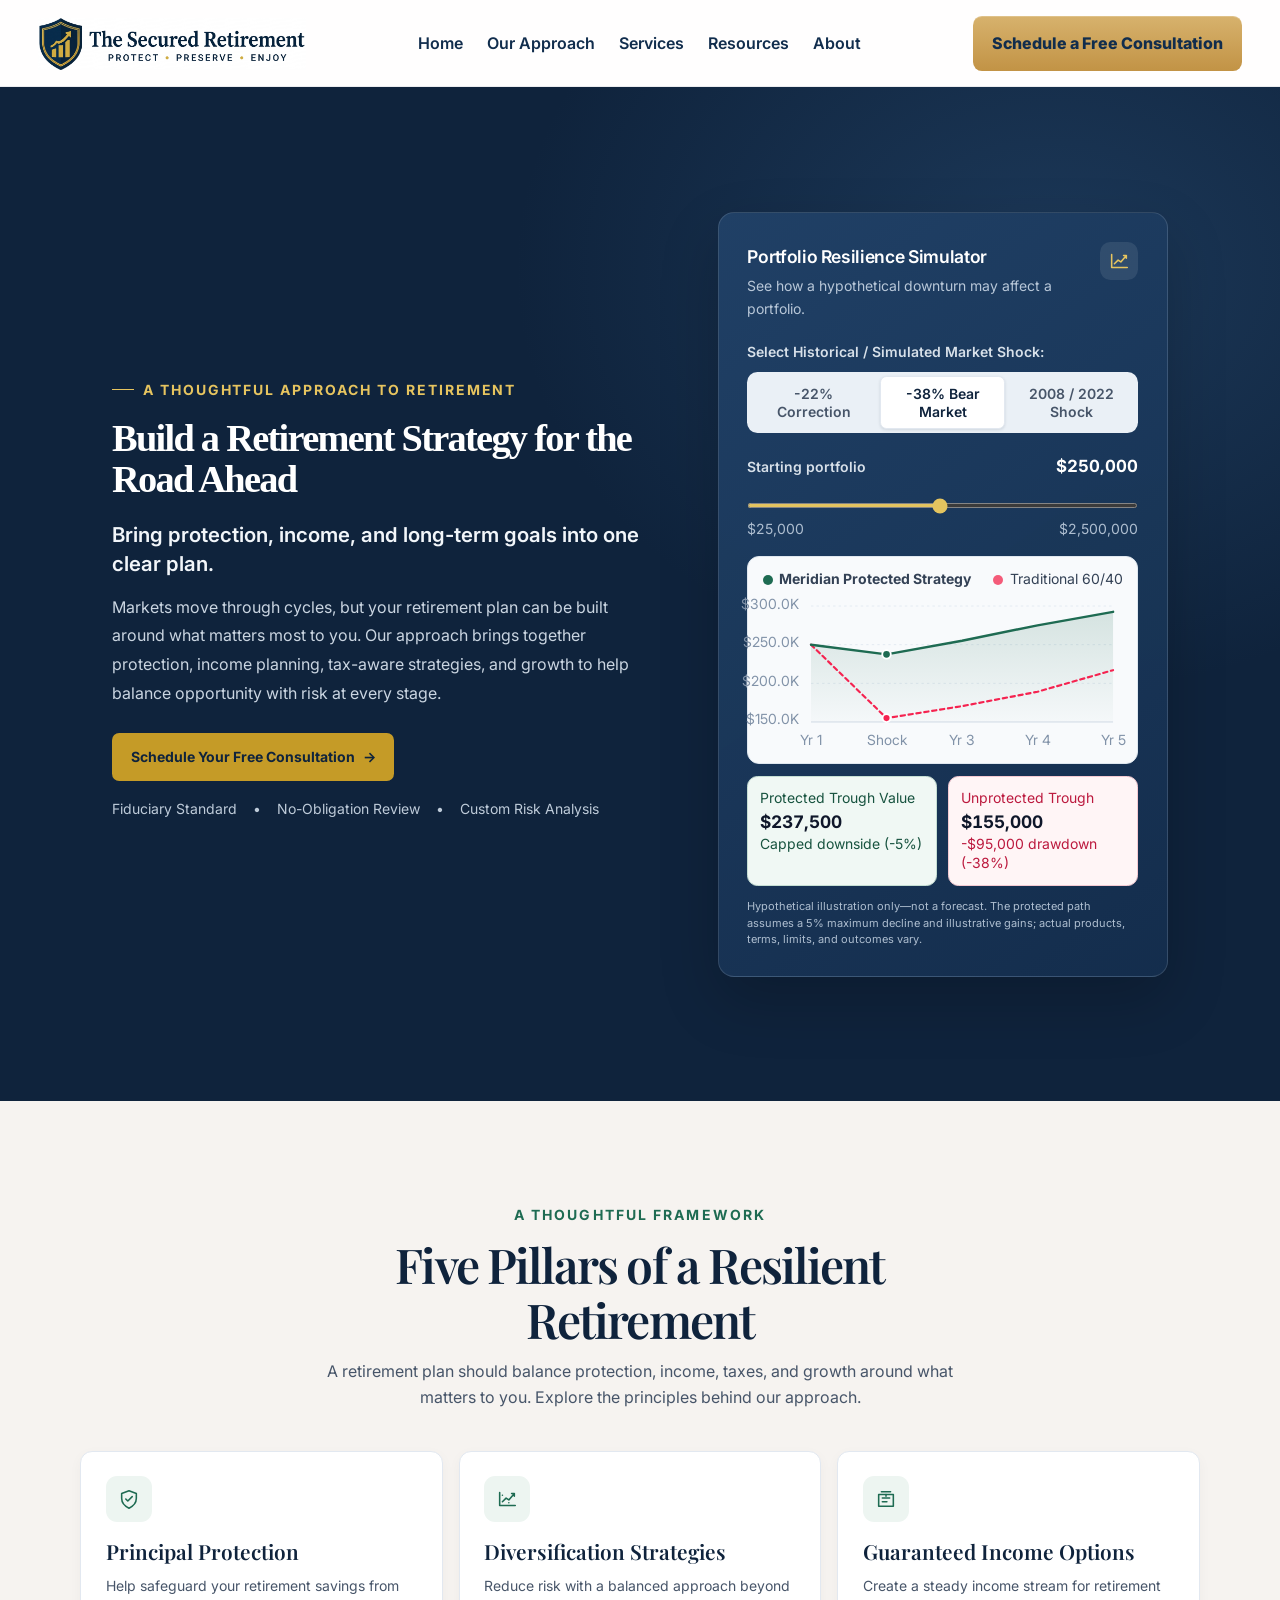
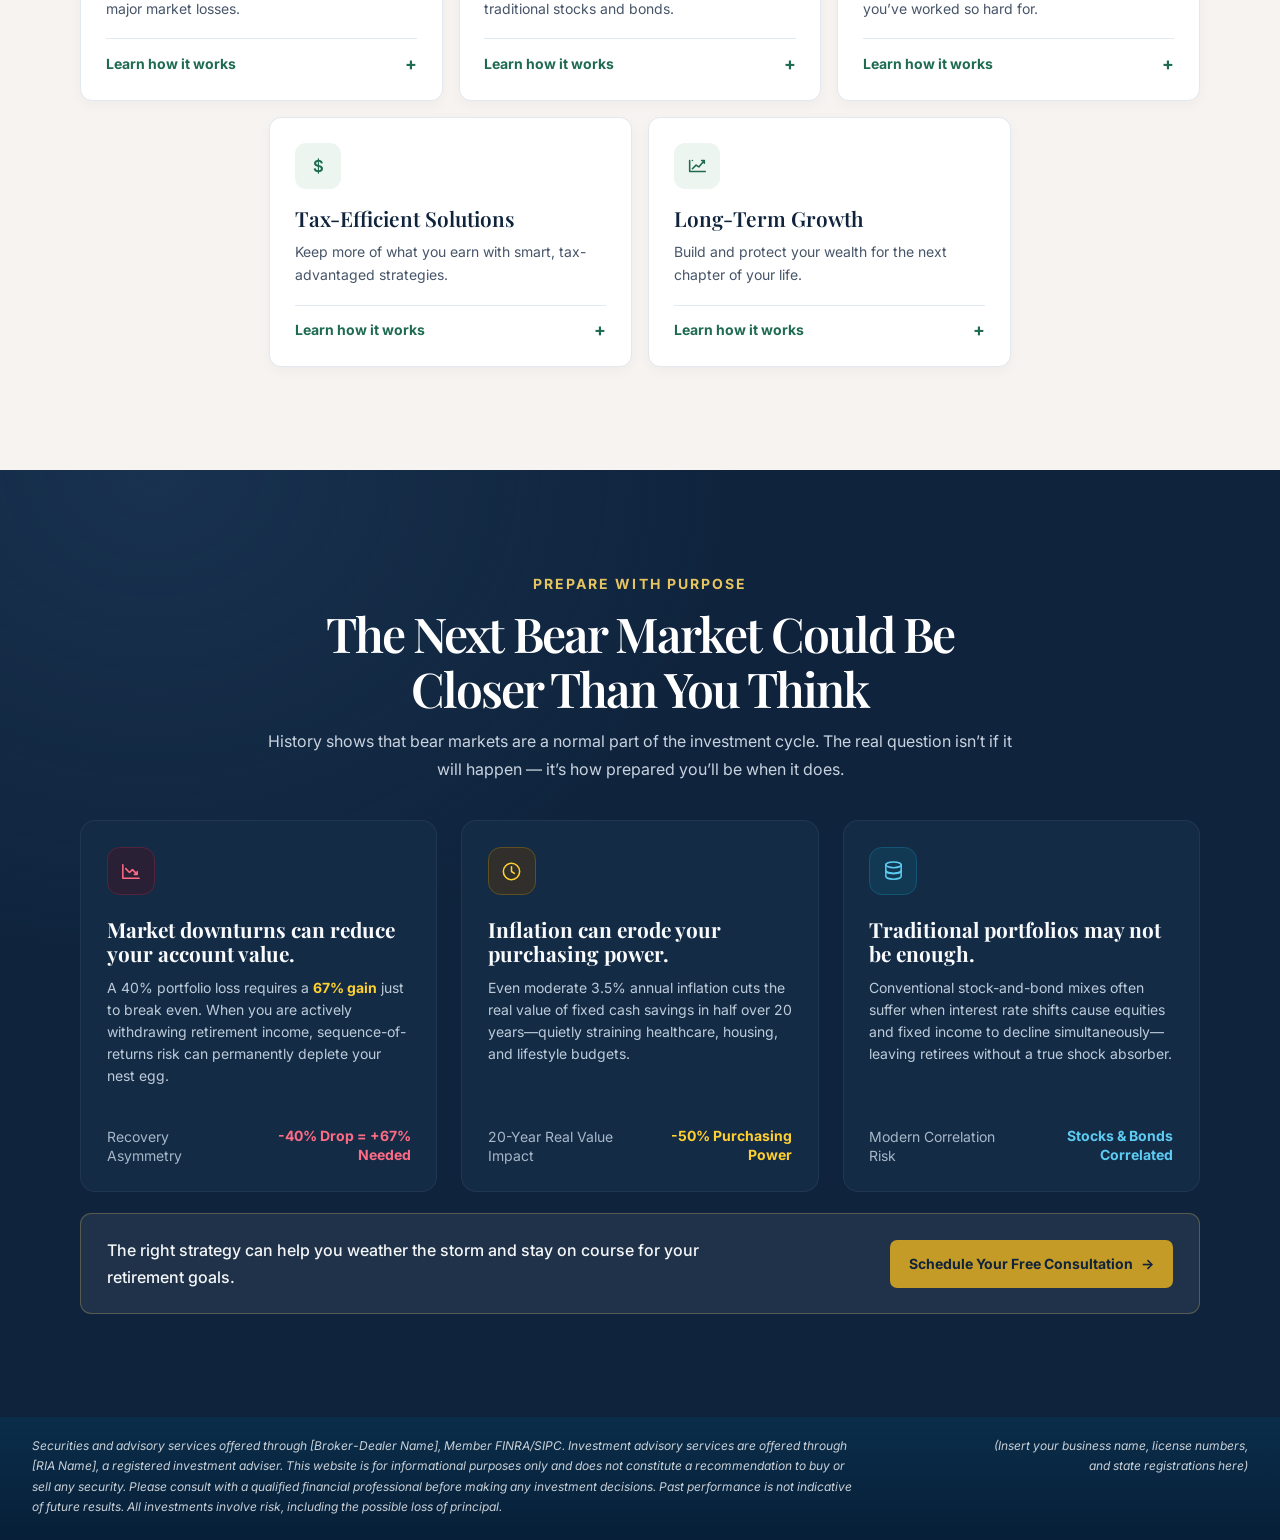
==== commit 44107eb8: "ourapproachpt2" ====
--- a/our-approach.html
+++ b/our-approach.html
@@ -8,7 +8,7 @@
       content="Explore a thoughtful retirement protection approach, from principal protection and income planning to tax efficiency and long-term growth."
     />
     <meta name="theme-color" content="#0F233C" />
-    <title>Our Approach | Meridian Retirement Partners</title>
+    <title>Our Approach | The Secured Retirement</title>
     <link rel="preconnect" href="https://fonts.googleapis.com" />
     <link rel="preconnect" href="https://fonts.gstatic.com" crossorigin />
     <link
@@ -56,10 +56,6 @@
         -webkit-font-smoothing: antialiased;
       }
 
-      body:has(dialog[open]) {
-        overflow: hidden;
-      }
-
       .topbar {
         --navy: #112d4d;
         --gold: #c99749;
@@ -235,7 +231,7 @@
       .hero h1 {
         max-width: 670px;
         margin-bottom: 1.25rem;
-        font-size: clamp(2.45rem, 4.7vw, 4.3rem);
+        font-size: clamp(2rem, 3vw, 2.75rem);
         letter-spacing: -0.045em;
         line-height: 1.06;
       }
@@ -330,7 +326,7 @@
 
       .scenario-list {
         display: grid;
-        grid-template-columns: repeat(3, 1fr);
+        grid-template-columns: repeat(3, minmax(0, 1fr));
         gap: 0.25rem;
         margin-bottom: 1.25rem;
         padding: 0.25rem;
@@ -339,6 +335,7 @@
       }
 
       .scenario-button {
+        min-width: 0;
         min-height: 42px;
         padding: 0.5rem 0.35rem;
         border: 1px solid transparent;
@@ -403,14 +400,16 @@
 
       .chart-legend {
         display: flex;
+        flex-wrap: wrap;
         align-items: center;
         justify-content: space-between;
-        gap: 0.75rem;
+        gap: 0;
         padding: 0 0.25rem;
       }
 
       .legend-item {
         display: inline-flex;
+        flex: 0 0 auto;
         align-items: center;
         gap: 0.4rem;
         color: #334155;
@@ -534,7 +533,6 @@
       .trough-value {
         display: block;
         color: var(--ink);
-        font-family: var(--serif);
         font-size: 1.08rem;
         font-weight: 700;
         line-height: 1.3;
@@ -600,7 +598,9 @@
       }
 
       .pillar-card {
+        display: flex;
         grid-column: span 2;
+        flex-direction: column;
         padding: 1.55rem;
         border: 1px solid var(--border);
         border-radius: 0.75rem;
@@ -648,6 +648,7 @@
       }
 
       .pillar-card details {
+        margin-top: auto;
         padding-top: 0.8rem;
         border-top: 1px solid var(--border);
       }
@@ -834,141 +835,6 @@
         font-weight: 500;
       }
 
-      dialog {
-        width: min(480px, calc(100% - 2rem));
-        max-width: none;
-        max-height: min(90vh, 760px);
-        padding: 0;
-        overflow: auto;
-        border: 1px solid var(--border);
-        border-radius: 0.9rem;
-        background: var(--white);
-        color: var(--ink);
-        box-shadow: 0 25px 90px rgba(2, 12, 27, 0.35);
-      }
-
-      dialog::backdrop {
-        background: rgba(6, 20, 36, 0.72);
-        backdrop-filter: blur(4px);
-      }
-
-      .modal-content {
-        padding: 1.8rem;
-      }
-
-      .modal-topline {
-        display: flex;
-        align-items: flex-start;
-        justify-content: space-between;
-        gap: 1rem;
-        margin-bottom: 1.35rem;
-      }
-
-      .modal-topline .section-kicker {
-        margin-bottom: 0.35rem;
-      }
-
-      .modal-topline h2 {
-        margin: 0;
-        color: var(--navy);
-        font-family: var(--serif);
-        font-size: 1.7rem;
-        line-height: 1.2;
-      }
-
-      .modal-close {
-        display: grid;
-        width: 38px;
-        height: 38px;
-        flex: 0 0 auto;
-        place-items: center;
-        border: 1px solid var(--border);
-        border-radius: 50%;
-        background: var(--white);
-        color: var(--body);
-        cursor: pointer;
-        font-size: 1.25rem;
-        line-height: 1;
-      }
-
-      .modal-intro {
-        margin-bottom: 1.15rem;
-        color: var(--body);
-        font-size: 0.875rem;
-      }
-
-      .form-fields {
-        display: grid;
-        gap: 0.85rem;
-      }
-
-      .form-fields label {
-        display: grid;
-        gap: 0.32rem;
-        color: #26374b;
-        font-size: 0.875rem;
-        font-weight: 600;
-      }
-
-      .form-fields input,
-      .form-fields select {
-        width: 100%;
-        min-height: 44px;
-        padding: 0.65rem 0.75rem;
-        border: 1px solid #cbd5e1;
-        border-radius: 0.4rem;
-        background: #fff;
-        color: var(--ink);
-        font-size: 0.875rem;
-      }
-
-      .form-note {
-        margin: 0.85rem 0 0;
-        color: var(--muted);
-        font-size: 0.875rem;
-        line-height: 1.5;
-      }
-
-      .form-submit {
-        width: 100%;
-        margin-top: 1.1rem;
-      }
-
-      .confirmation {
-        padding: 1rem 0 0.5rem;
-        text-align: center;
-      }
-
-      .confirmation-mark {
-        display: grid;
-        width: 56px;
-        height: 56px;
-        margin: 0 auto 1rem;
-        place-items: center;
-        border-radius: 50%;
-        background: #e8f5ee;
-        color: var(--green);
-        font-size: 1.6rem;
-        font-weight: 700;
-      }
-
-      .confirmation h3 {
-        margin-bottom: 0.5rem;
-        color: var(--navy);
-        font-family: var(--serif);
-        font-size: 1.5rem;
-      }
-
-      .confirmation p {
-        margin-bottom: 1.2rem;
-        color: var(--body);
-        font-size: 0.875rem;
-      }
-
-      [hidden] {
-        display: none !important;
-      }
-
       @media (max-width: 1020px) {
         .site-header {
           gap: 1rem;
@@ -997,18 +863,20 @@
 
         .hero-inner {
           min-height: 0;
-          grid-template-columns: 1fr;
+          grid-template-columns: minmax(0, 1fr);
           gap: 2.5rem;
-          padding-top: 4rem;
-          padding-bottom: 4rem;
+          padding-top: 2rem;
+          padding-bottom: 2rem;
         }
 
         .hero-copy {
           max-width: 680px;
+          min-width: 0;
         }
 
         .simulator {
           width: min(600px, 100%);
+          min-width: 0;
           justify-self: center;
         }
 
@@ -1064,7 +932,7 @@
         }
 
         .hero h1 {
-          font-size: clamp(2.25rem, 11vw, 3rem);
+          font-size: clamp(1.75rem, 7vw, 2.1rem);
         }
 
         .hero-description {
@@ -1171,7 +1039,7 @@
         <a href="about.html">About</a>
       </nav>
 
-      <a class="btn btn-primary btn-small" href="#consultation-dialog" data-open-consultation>
+      <a class="btn btn-primary btn-small" href="index.html#lead-card">
         Schedule a Free Consultation
       </a>
     </header>
@@ -1180,18 +1048,18 @@
       <section class="hero" id="home" aria-labelledby="hero-title">
         <div class="hero-inner">
           <div class="hero-copy">
-            <p class="eyebrow">RETIREMENT PROTECTION STRATEGY</p>
-            <h1 id="hero-title">DON'T LET ANOTHER BEAR MARKET DESTROY YOUR RETIREMENT DREAMS</h1>
-            <p class="hero-subtitle">Protect Your Retirement Accounts From the Next Market Downturn</p>
+            <p class="eyebrow">A THOUGHTFUL APPROACH TO RETIREMENT</p>
+            <h1 id="hero-title">Build a Retirement Strategy for the Road Ahead</h1>
+            <p class="hero-subtitle">Bring protection, income, and long-term goals into one clear plan.</p>
             <p class="hero-description">
-              The stock market is unpredictable. A bear market can happen anytime — and it can
-              certainly impact your hard-earned savings. The good news: There are strategies to help
-              protect your retirement and keep your future on track.
+              Markets move through cycles, but your retirement plan can be built around what matters
+              most to you. Our approach brings together protection, income planning, tax-aware
+              strategies, and growth to help balance opportunity with risk at every stage.
             </p>
-            <button class="button" type="button" data-open-consultation>
+            <a class="button" href="index.html#lead-card">
               Schedule Your Free Consultation
               <span aria-hidden="true">→</span>
-            </button>
+            </a>
             <p class="trust-strip">
               <span>Fiduciary Standard</span>
               <span aria-hidden="true">•</span>
@@ -1382,7 +1250,16 @@
             <article class="pillar-card">
               <span class="pillar-icon" aria-hidden="true">
                 <svg viewBox="0 0 24 24">
-                  <path d="M12 3v18M17 7.5c0-1.4-1.8-2.5-4.5-2.5S8 6.1 8 7.5 9.8 10 12.5 10 17 11.1 17 12.5 15.2 15 12.5 15 8 13.9 8 12.5" />
+                  <text
+                    x="12"
+                    y="18"
+                    text-anchor="middle"
+                    fill="currentColor"
+                    stroke="none"
+                    font-family="Inter, Arial, sans-serif"
+                    font-size="18"
+                    font-weight="600"
+                  >$</text>
                 </svg>
               </span>
               <h3>Tax-Efficient Solutions</h3>
@@ -1493,10 +1370,10 @@
               The right strategy can help you weather the storm and stay on course for your
               retirement goals.
             </p>
-            <button class="button" type="button" data-open-consultation>
+            <a class="button" href="index.html#lead-card">
               Schedule Your Free Consultation
               <span aria-hidden="true">→</span>
-            </button>
+            </a>
           </div>
         </div>
       </section>
@@ -1516,67 +1393,8 @@
     </footer>
   </div>
 
-    <dialog id="consultation-dialog" aria-labelledby="consultation-title">
-      <div class="modal-content">
-        <div class="modal-topline">
-          <div>
-            <p class="section-kicker">A CONVERSATION, NOT A COMMITMENT</p>
-            <h2 id="consultation-title">Schedule Your Free Consultation</h2>
-          </div>
-          <button class="modal-close" type="button" aria-label="Close dialog" data-close-dialog>×</button>
-        </div>
-
-        <form id="consultation-form">
-          <p class="modal-intro">
-            Share a few details and we’ll be in touch to find a time that works for you.
-          </p>
-          <div class="form-fields">
-            <label>
-              Full Name
-              <input name="name" autocomplete="name" required />
-            </label>
-            <label>
-              Email
-              <input name="email" type="email" autocomplete="email" required />
-            </label>
-            <label>
-              Phone
-              <input name="phone" type="tel" autocomplete="tel" required />
-            </label>
-            <label>
-              Estimated Retirement Timeline
-              <select name="timeline" required>
-                <option value="" selected disabled>Select your timeline</option>
-                <option>&lt; 2 Years</option>
-                <option>2–5 Years</option>
-                <option>5–10 Years</option>
-                <option>Already Retired</option>
-              </select>
-            </label>
-          </div>
-          <p class="form-note">
-            Your information is only used to respond to your consultation request.
-          </p>
-          <button class="button form-submit" type="submit">Request My Consultation</button>
-        </form>
-
-        <div class="confirmation" id="consultation-confirmation" role="status" hidden>
-          <span class="confirmation-mark" aria-hidden="true">✓</span>
-          <h3>Thank you for reaching out.</h3>
-          <p>
-            This page doesn’t transmit your information or book an appointment. Please contact
-            Meridian directly to complete your request. There’s no obligation.
-          </p>
-          <button class="button" type="button" data-close-dialog>Close</button>
-        </div>
-      </div>
-    </dialog>
-
     <script>
       (function () {
-        var dialog = document.getElementById("consultation-dialog");
-        var form = document.getElementById("consultation-form");
-        var confirmation = document.getElementById("consultation-confirmation");
         var slider = document.getElementById("portfolio-slider");
         var portfolioValues = [];
         for (var amount = 25000; amount <= 150000; amount += 5000) {
@@ -1600,7 +1418,8 @@
           notation: "compact",
           maximumFractionDigits: 1
         });
-        var chartX = [76, 190, 304, 418, 532];
+        var chartSvg = document.querySelector(".performance-chart");
+        var chartX = [];
         var chartTop = 18;
         var chartBottom = 207;
         var chartMaximum = 1.2;
@@ -1622,7 +1441,23 @@
             0.2,
             Math.min(0.6, Math.floor((Math.min.apply(null, traditionalPath) - 0.001) * 5) / 5)
           );
+          var renderedWidth = chartSvg.getBoundingClientRect().width;
+          var scale = renderedWidth / chartSvg.viewBox.baseVal.width;
+          var chartFontSize = 14 / scale;
+          var plotStart = 52 / scale;
+          var gridEnd = (renderedWidth - 14) / scale;
+          var plotEnd = gridEnd;
+          var yearLabels = chartSvg.querySelectorAll(".chart-year-label text");
           var chartHeight = chartBottom - chartTop;
+
+          chartX = [];
+          for (var pointIndex = 0; pointIndex < 5; pointIndex += 1) {
+            chartX.push(plotStart + ((plotEnd - plotStart) * pointIndex) / 4);
+          }
+          chartSvg.querySelector(".chart-year-label").style.fontSize = chartFontSize + "px";
+          yearLabels.forEach(function (label, index) {
+            label.setAttribute("x", chartX[index].toFixed(2));
+          });
 
           document.getElementById("portfolio-value").textContent = currency.format(startingValue);
           slider.setAttribute("aria-valuetext", currency.format(startingValue));
@@ -1638,7 +1473,8 @@
 
           function linePath(values) {
             return values.map(function (value, index) {
-              return (index === 0 ? "M " : "L ") + chartX[index] + " " + chartY(value).toFixed(2);
+              return (index === 0 ? "M " : "L ") + chartX[index].toFixed(2) + " " +
+                chartY(value).toFixed(2);
             }).join(" ");
           }
 
@@ -1648,8 +1484,8 @@
           document.getElementById("traditional-line").setAttribute("d", traditionalPathData);
           document.getElementById("protected-area").setAttribute(
             "d",
-            protectedPathData + " L " + chartX[chartX.length - 1] + " " + chartBottom +
-              " L " + chartX[0] + " " + chartBottom + " Z"
+            protectedPathData + " L " + chartX[chartX.length - 1].toFixed(2) + " " + chartBottom +
+              " L " + chartX[0].toFixed(2) + " " + chartBottom + " Z"
           );
 
           var gridMarkup = "";
@@ -1660,8 +1496,10 @@
             var isBaseline = Math.abs(tickValue - chartMinimum) < 0.001;
             gridMarkup +=
               '<line class="chart-gridline' + (isBaseline ? " baseline" : "") +
-              '" x1="76" y1="' + tickY.toFixed(2) + '" x2="548" y2="' + tickY.toFixed(2) + '"></line>' +
-              '<text class="chart-axis-label" x="64" y="' + (tickY + 4).toFixed(2) +
+              '" x1="' + chartX[0].toFixed(2) + '" y1="' + tickY.toFixed(2) +
+              '" x2="' + gridEnd.toFixed(2) + '" y2="' + tickY.toFixed(2) + '"></line>' +
+              '<text class="chart-axis-label" style="font-size:' + chartFontSize.toFixed(2) +
+              'px" x="' + (chartX[0] - 12 / scale).toFixed(2) + '" y="' + (tickY + 4).toFixed(2) +
               '" text-anchor="end">' + compactCurrency.format(startingValue * tickValue) + "</text>";
           }
           document.getElementById("chart-grid").innerHTML = gridMarkup;
@@ -1691,29 +1529,8 @@
         });
 
         slider.addEventListener("input", updateSimulator);
-
-        document.querySelectorAll("[data-open-consultation]").forEach(function (button) {
-          button.addEventListener("click", function (event) {
-            event.preventDefault();
-            form.hidden = false;
-            confirmation.hidden = true;
-            form.reset();
-            dialog.showModal();
-          });
-        });
-
-        document.querySelectorAll("[data-close-dialog]").forEach(function (button) {
-          button.addEventListener("click", function () {
-            dialog.close();
-          });
-        });
-
-        form.addEventListener("submit", function (event) {
-          event.preventDefault();
-          if (!form.reportValidity()) return;
-          form.hidden = true;
-          confirmation.hidden = false;
-          confirmation.querySelector("button").focus();
+        window.addEventListener("resize", function () {
+          window.requestAnimationFrame(updateSimulator);
         });
 
         document.querySelector(".menu-toggle").addEventListener("click", function (buttonEvent) {
